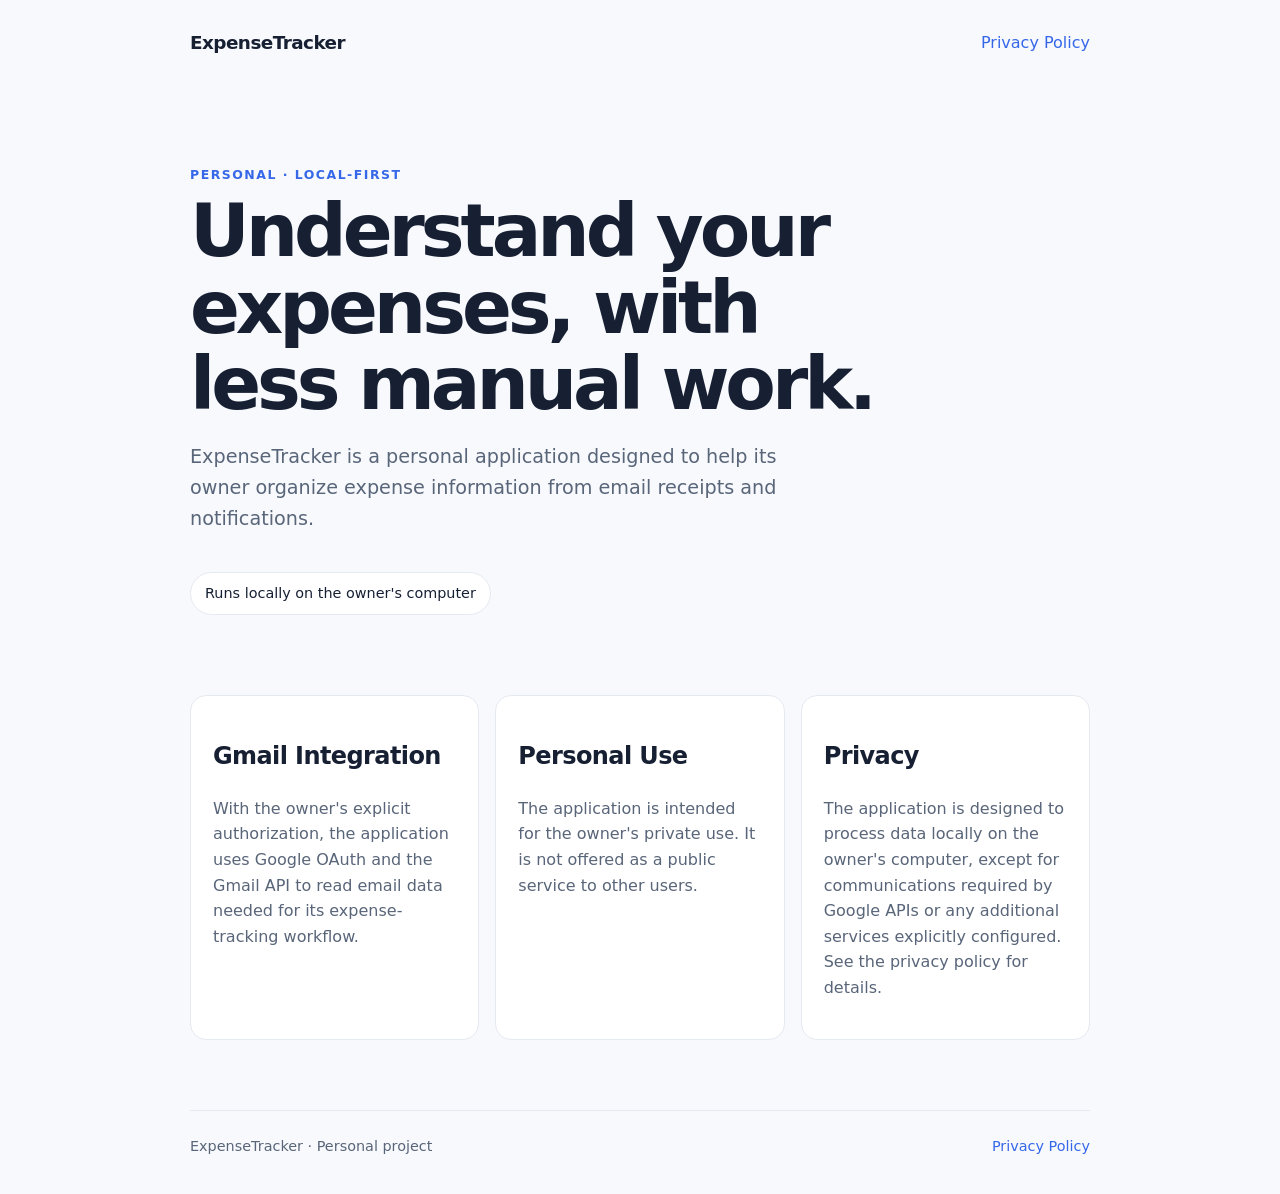
==== index.html @ fa6ecce8 "Add initial HTML structure for ExpenseTracker application and privacy policy" ====
<!doctype html>
<html lang="en">
<head>
  <meta charset="utf-8">
  <meta name="viewport" content="width=device-width, initial-scale=1">
  <meta name="description" content="ExpenseTracker is a personal application for organizing expenses from Gmail.">
  <title>ExpenseTracker — Personal Expense Tracking</title>
  <style>
    :root {
      color-scheme: light;
      --ink: #172033;
      --muted: #596579;
      --accent: #3567e8;
      --line: #e5e9f0;
      --bg: #f7f9fc;
    }

    * { box-sizing: border-box; }

    body {
      margin: 0;
      font: 16px/1.6 system-ui, -apple-system, "Segoe UI", sans-serif;
      color: var(--ink);
      background: var(--bg);
    }

    header, main, footer {
      width: min(900px, calc(100% - 40px));
      margin-inline: auto;
    }

    header {
      padding: 28px 0;
      display: flex;
      justify-content: space-between;
      align-items: center;
      gap: 20px;
    }

    .brand {
      font-weight: 750;
      font-size: 1.15rem;
      letter-spacing: -.03em;
    }

    a {
      color: var(--accent);
      text-decoration: none;
    }

    a:hover { text-decoration: underline; }

    .hero { padding: 80px 0 70px; }

    .eyebrow {
      color: var(--accent);
      font-weight: 700;
      text-transform: uppercase;
      letter-spacing: .12em;
      font-size: .78rem;
    }

    h1 {
      max-width: 720px;
      margin: .5rem 0 1rem;
      font-size: clamp(2.5rem, 7vw, 4.6rem);
      line-height: 1.04;
      letter-spacing: -.055em;
    }

    .lead {
      max-width: 650px;
      font-size: 1.2rem;
      color: var(--muted);
    }

    .pill {
      display: inline-block;
      margin-top: 18px;
      padding: 9px 14px;
      border: 1px solid var(--line);
      border-radius: 999px;
      background: #fff;
      font-size: .9rem;
    }

    .grid {
      display: grid;
      grid-template-columns: repeat(auto-fit, minmax(220px, 1fr));
      gap: 16px;
      margin: 10px 0 70px;
    }

    .card {
      background: #fff;
      border: 1px solid var(--line);
      border-radius: 16px;
      padding: 22px;
    }

    h2 { letter-spacing: -.025em; }

    .card p { color: var(--muted); }

    footer {
      border-top: 1px solid var(--line);
      padding: 24px 0 36px;
      display: flex;
      justify-content: space-between;
      flex-wrap: wrap;
      gap: 12px;
      font-size: .9rem;
      color: var(--muted);
    }
  </style>
</head>
<body>
  <header>
    <div class="brand">ExpenseTracker</div>
    <nav>
      <a href="./privacy.html">Privacy Policy</a>
    </nav>
  </header>

  <main>
    <section class="hero">
      <div class="eyebrow">Personal · Local-first</div>

      <h1>Understand your expenses, with less manual work.</h1>

      <p class="lead">
        ExpenseTracker is a personal application designed to help its
        owner organize expense information from email receipts and
        notifications.
      </p>

      <span class="pill">Runs locally on the owner's computer</span>
    </section>

    <section class="grid" aria-label="Application principles">
      <article class="card">
        <h2>Gmail Integration</h2>
        <p>
          With the owner's explicit authorization, the application uses
          Google OAuth and the Gmail API to read email data needed for
          its expense-tracking workflow.
        </p>
      </article>

      <article class="card">
        <h2>Personal Use</h2>
        <p>
          The application is intended for the owner's private use.
          It is not offered as a public service to other users.
        </p>
      </article>

      <article class="card">
        <h2>Privacy</h2>
        <p>
          The application is designed to process data locally on the
          owner's computer, except for communications required by
          Google APIs or any additional services explicitly configured.
          See the privacy policy for details.
        </p>
      </article>
    </section>
  </main>

  <footer>
    <span>ExpenseTracker · Personal project</span>
    <a href="./privacy.html">Privacy Policy</a>
  </footer>
</body>
</html>
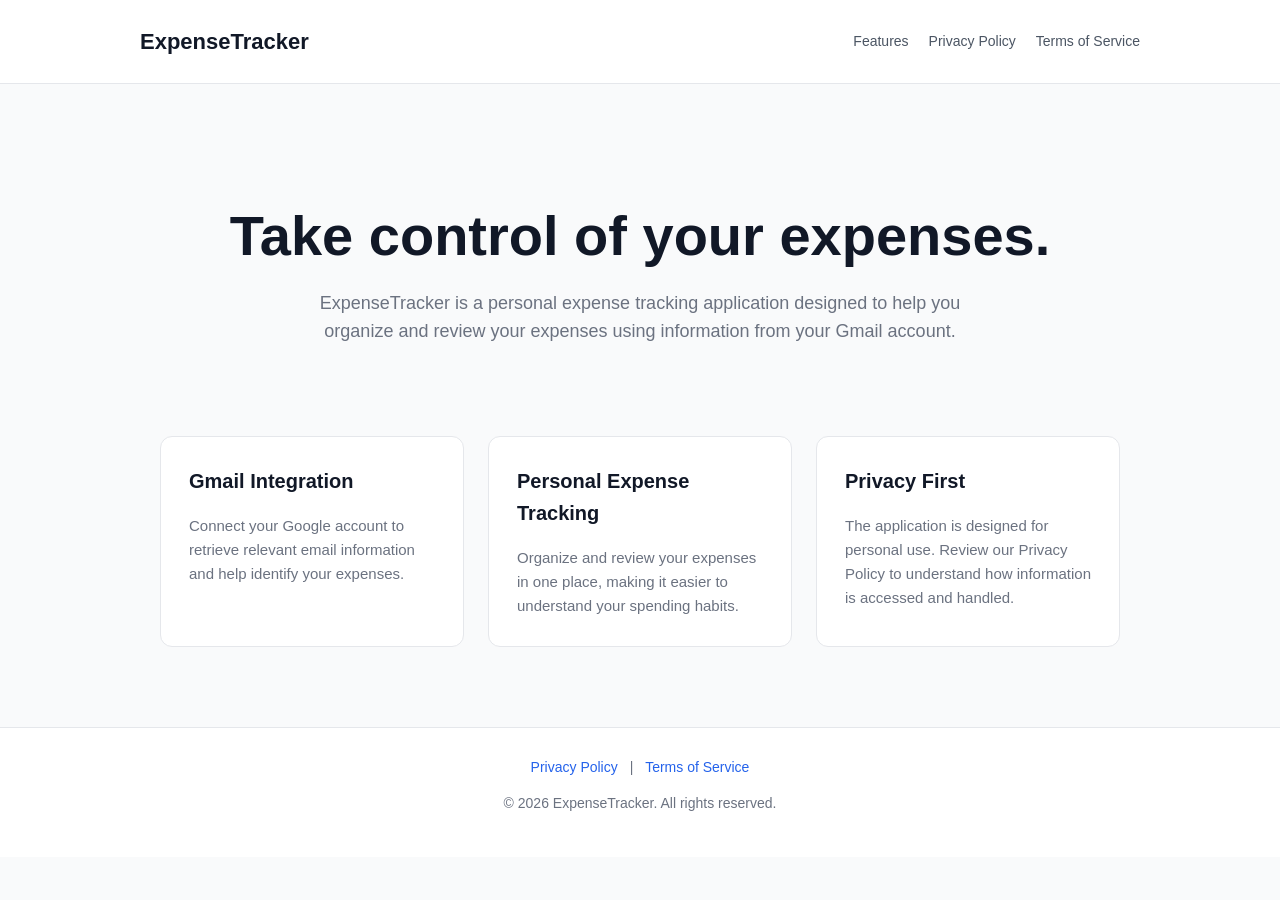
==== commit 56200139: "Refactor HTML structure and styles for improved readability and consistency" ====
--- a/index.html
+++ b/index.html
@@ -1,176 +1,223 @@
 
-<!doctype html>
+<!DOCTYPE html>
 <html lang="en">
 <head>
-  <meta charset="utf-8">
-  <meta name="viewport" content="width=device-width, initial-scale=1">
-  <meta name="description" content="ExpenseTracker is a personal application for organizing expenses from Gmail.">
-  <title>ExpenseTracker — Personal Expense Tracking</title>
+  <meta charset="UTF-8">
+  <meta name="viewport" content="width=device-width, initial-scale=1.0">
+  <meta name="description" content="ExpenseTracker is a personal expense tracking application that helps organize expenses using information from Gmail.">
+  <title>ExpenseTracker</title>
+
   <style>
-    :root {
-      color-scheme: light;
-      --ink: #172033;
-      --muted: #596579;
-      --accent: #3567e8;
-      --line: #e5e9f0;
-      --bg: #f7f9fc;
-    }
-
-    * { box-sizing: border-box; }
+    * {
+      box-sizing: border-box;
+    }
 
     body {
       margin: 0;
-      font: 16px/1.6 system-ui, -apple-system, "Segoe UI", sans-serif;
-      color: var(--ink);
-      background: var(--bg);
-    }
-
-    header, main, footer {
-      width: min(900px, calc(100% - 40px));
-      margin-inline: auto;
+      font-family: Arial, Helvetica, sans-serif;
+      line-height: 1.6;
+      color: #1f2937;
+      background: #f9fafb;
     }
 
     header {
-      padding: 28px 0;
+      padding: 24px 20px;
+      background: #ffffff;
+      border-bottom: 1px solid #e5e7eb;
+    }
+
+    nav {
+      max-width: 1000px;
+      margin: 0 auto;
       display: flex;
       justify-content: space-between;
       align-items: center;
       gap: 20px;
-    }
-
-    .brand {
-      font-weight: 750;
-      font-size: 1.15rem;
-      letter-spacing: -.03em;
-    }
-
-    a {
-      color: var(--accent);
+      flex-wrap: wrap;
+    }
+
+    .logo {
+      font-size: 22px;
+      font-weight: bold;
+      color: #111827;
       text-decoration: none;
     }
 
-    a:hover { text-decoration: underline; }
-
-    .hero { padding: 80px 0 70px; }
-
-    .eyebrow {
-      color: var(--accent);
-      font-weight: 700;
-      text-transform: uppercase;
-      letter-spacing: .12em;
-      font-size: .78rem;
-    }
-
-    h1 {
-      max-width: 720px;
-      margin: .5rem 0 1rem;
-      font-size: clamp(2.5rem, 7vw, 4.6rem);
-      line-height: 1.04;
-      letter-spacing: -.055em;
-    }
-
-    .lead {
+    .nav-links {
+      display: flex;
+      gap: 20px;
+      flex-wrap: wrap;
+    }
+
+    .nav-links a {
+      color: #4b5563;
+      text-decoration: none;
+      font-size: 14px;
+    }
+
+    .nav-links a:hover {
+      color: #2563eb;
+    }
+
+    main {
+      max-width: 1000px;
+      margin: 0 auto;
+      padding: 80px 20px;
+    }
+
+    .hero {
+      text-align: center;
+      padding: 40px 0 60px;
+    }
+
+    .hero h1 {
+      margin: 0 0 20px;
+      font-size: clamp(36px, 6vw, 56px);
+      line-height: 1.15;
+      color: #111827;
+    }
+
+    .hero p {
       max-width: 650px;
-      font-size: 1.2rem;
-      color: var(--muted);
-    }
-
-    .pill {
-      display: inline-block;
-      margin-top: 18px;
-      padding: 9px 14px;
-      border: 1px solid var(--line);
-      border-radius: 999px;
-      background: #fff;
-      font-size: .9rem;
-    }
-
-    .grid {
+      margin: 0 auto;
+      font-size: 18px;
+      color: #6b7280;
+    }
+
+    .features {
       display: grid;
       grid-template-columns: repeat(auto-fit, minmax(220px, 1fr));
-      gap: 16px;
-      margin: 10px 0 70px;
-    }
-
-    .card {
-      background: #fff;
-      border: 1px solid var(--line);
-      border-radius: 16px;
-      padding: 22px;
-    }
-
-    h2 { letter-spacing: -.025em; }
-
-    .card p { color: var(--muted); }
+      gap: 24px;
+      margin-top: 30px;
+    }
+
+    .feature {
+      padding: 28px;
+      background: #ffffff;
+      border: 1px solid #e5e7eb;
+      border-radius: 12px;
+    }
+
+    .feature h2 {
+      margin-top: 0;
+      font-size: 20px;
+      color: #111827;
+    }
+
+    .feature p {
+      margin-bottom: 0;
+      color: #6b7280;
+      font-size: 15px;
+    }
 
     footer {
-      border-top: 1px solid var(--line);
-      padding: 24px 0 36px;
-      display: flex;
-      justify-content: space-between;
-      flex-wrap: wrap;
-      gap: 12px;
-      font-size: .9rem;
-      color: var(--muted);
+      padding: 28px 20px;
+      text-align: center;
+      background: #ffffff;
+      border-top: 1px solid #e5e7eb;
+      color: #6b7280;
+      font-size: 14px;
+    }
+
+    footer a {
+      color: #2563eb;
+      text-decoration: none;
+      margin: 0 8px;
+    }
+
+    footer a:hover {
+      text-decoration: underline;
+    }
+
+    .footer-links {
+      margin-bottom: 12px;
+    }
+
+    @media (max-width: 600px) {
+      header {
+        padding: 20px;
+      }
+
+      nav {
+        flex-direction: column;
+        align-items: flex-start;
+      }
+
+      main {
+        padding: 40px 20px;
+      }
+
+      .hero {
+        padding: 30px 0 40px;
+      }
+
+      .hero p {
+        font-size: 16px;
+      }
     }
   </style>
 </head>
+
 <body>
   <header>
-    <div class="brand">ExpenseTracker</div>
     <nav>
-      <a href="./privacy.html">Privacy Policy</a>
+      <a class="logo" href="./index.html">ExpenseTracker</a>
+
+      <div class="nav-links">
+        <a href="#features">Features</a>
+        <a href="./privacy.html">Privacy Policy</a>
+        <a href="./terms.html">Terms of Service</a>
+      </div>
     </nav>
   </header>
 
   <main>
     <section class="hero">
-      <div class="eyebrow">Personal · Local-first</div>
-
-      <h1>Understand your expenses, with less manual work.</h1>
-
-      <p class="lead">
-        ExpenseTracker is a personal application designed to help its
-        owner organize expense information from email receipts and
-        notifications.
+      <h1>Take control of your expenses.</h1>
+
+      <p>
+        ExpenseTracker is a personal expense tracking application
+        designed to help you organize and review your expenses using
+        information from your Gmail account.
       </p>
-
-      <span class="pill">Runs locally on the owner's computer</span>
     </section>
 
-    <section class="grid" aria-label="Application principles">
-      <article class="card">
+    <section id="features" class="features">
+      <article class="feature">
         <h2>Gmail Integration</h2>
         <p>
-          With the owner's explicit authorization, the application uses
-          Google OAuth and the Gmail API to read email data needed for
-          its expense-tracking workflow.
+          Connect your Google account to retrieve relevant email
+          information and help identify your expenses.
         </p>
       </article>
 
-      <article class="card">
-        <h2>Personal Use</h2>
+      <article class="feature">
+        <h2>Personal Expense Tracking</h2>
         <p>
-          The application is intended for the owner's private use.
-          It is not offered as a public service to other users.
+          Organize and review your expenses in one place, making it
+          easier to understand your spending habits.
         </p>
       </article>
 
-      <article class="card">
-        <h2>Privacy</h2>
+      <article class="feature">
+        <h2>Privacy First</h2>
         <p>
-          The application is designed to process data locally on the
-          owner's computer, except for communications required by
-          Google APIs or any additional services explicitly configured.
-          See the privacy policy for details.
+          The application is designed for personal use. Review our
+          Privacy Policy to understand how information is accessed
+          and handled.
         </p>
       </article>
     </section>
   </main>
 
   <footer>
-    <span>ExpenseTracker · Personal project</span>
-    <a href="./privacy.html">Privacy Policy</a>
+    <div class="footer-links">
+      <a href="./privacy.html">Privacy Policy</a>
+      <span>|</span>
+      <a href="./terms.html">Terms of Service</a>
+    </div>
+
+    <p>&copy; 2026 ExpenseTracker. All rights reserved.</p>
   </footer>
 </body>
 </html>
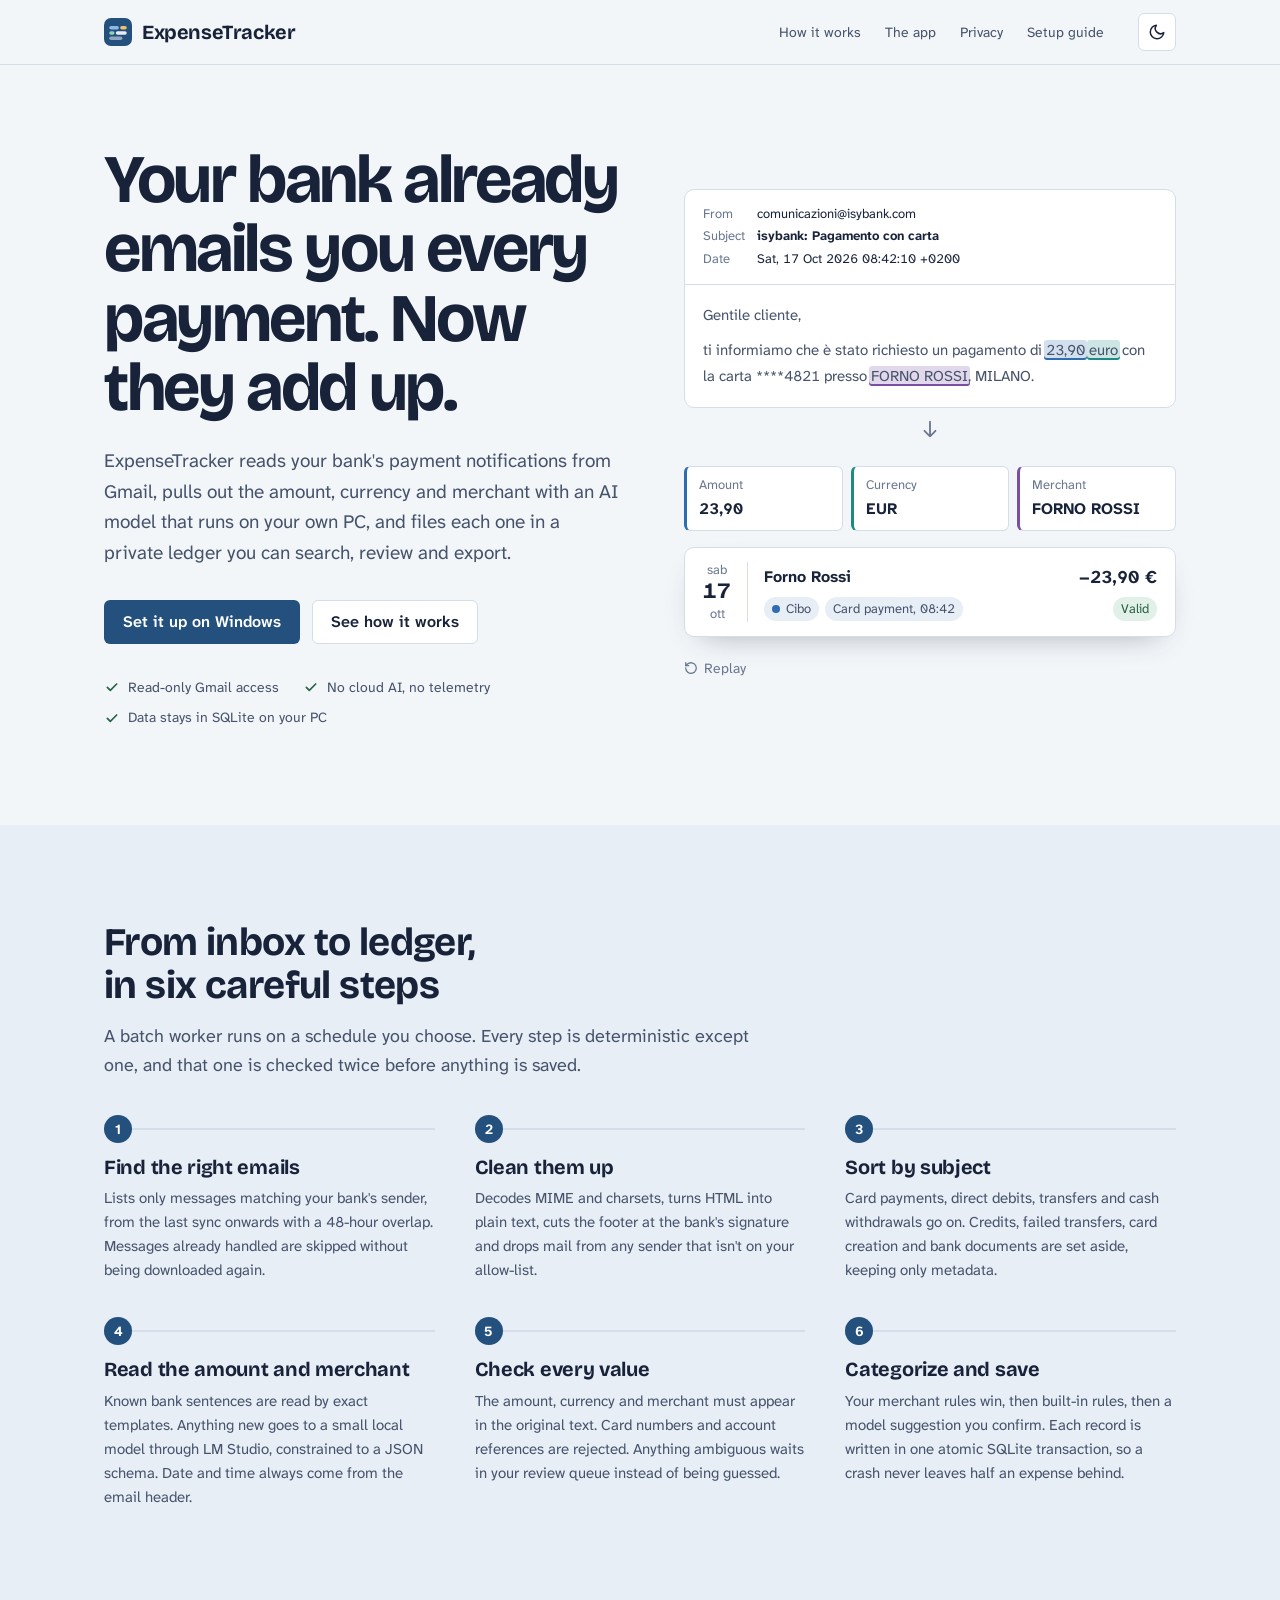
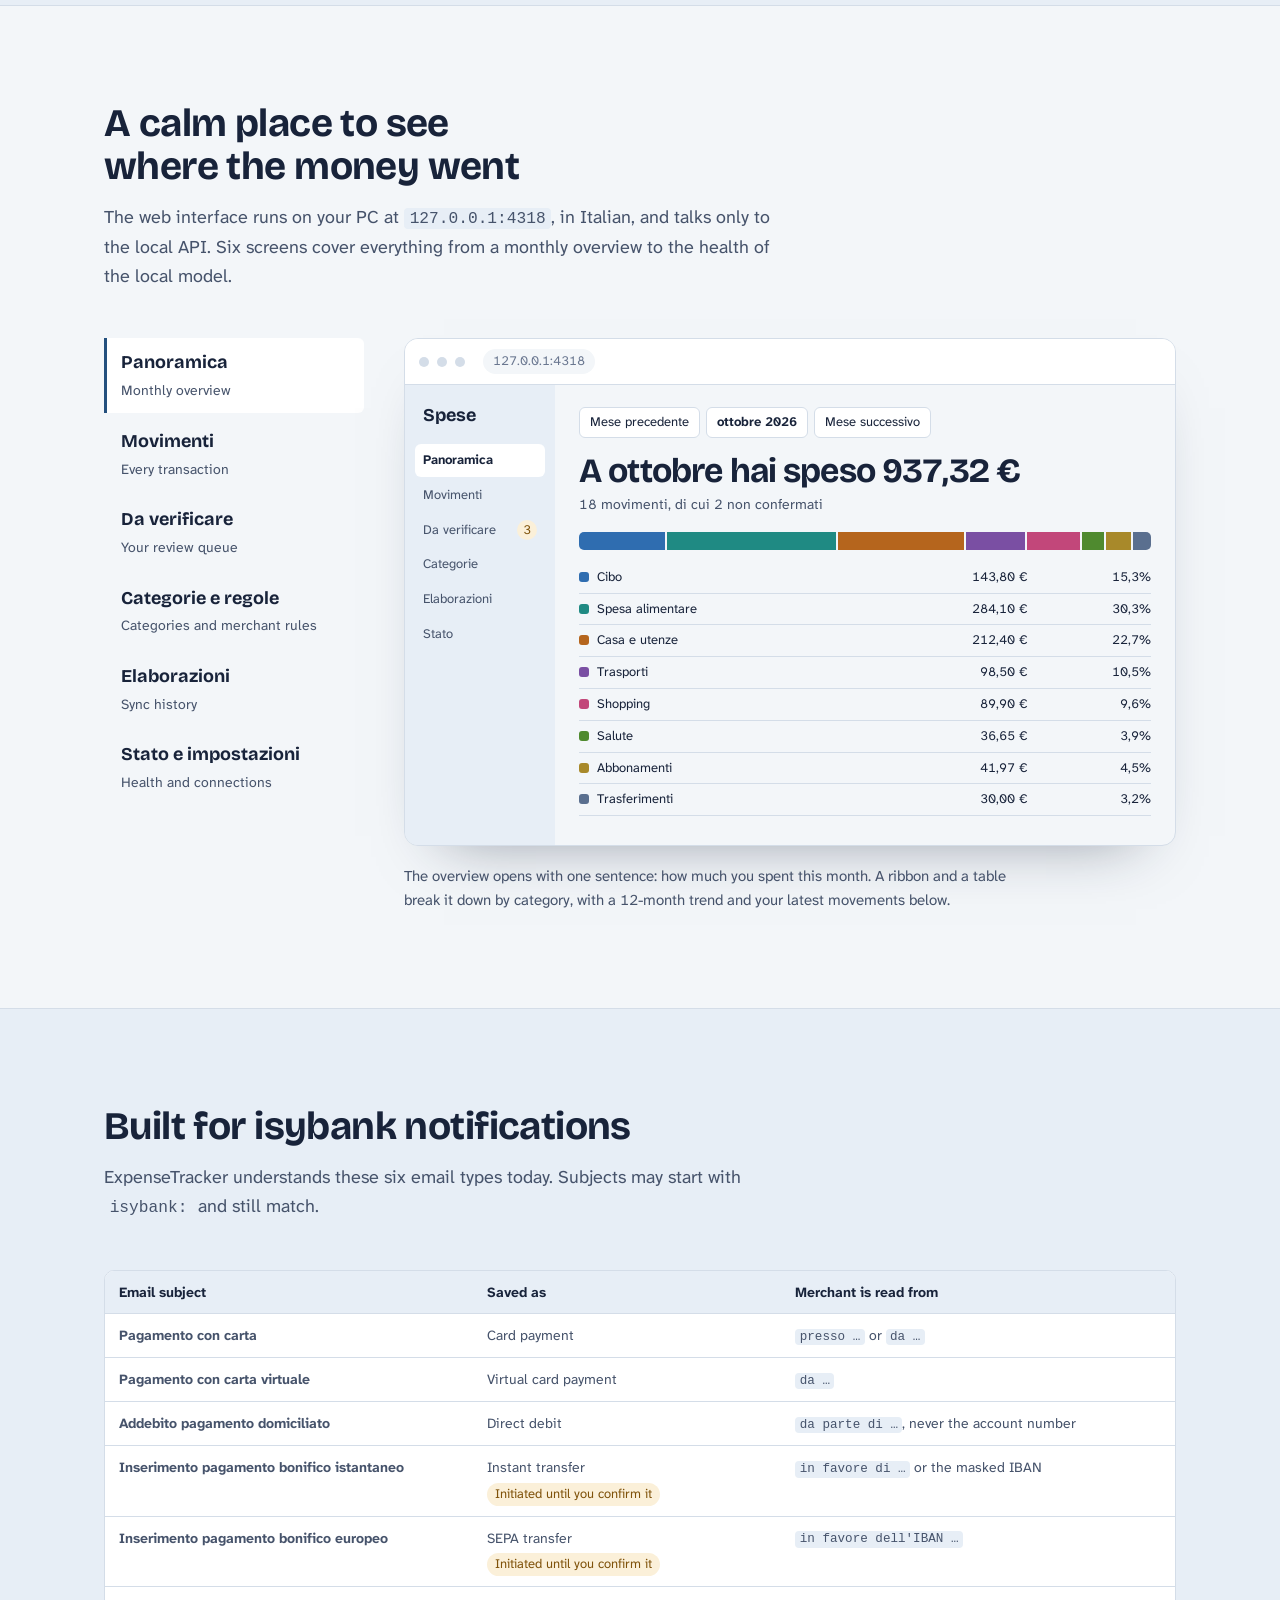
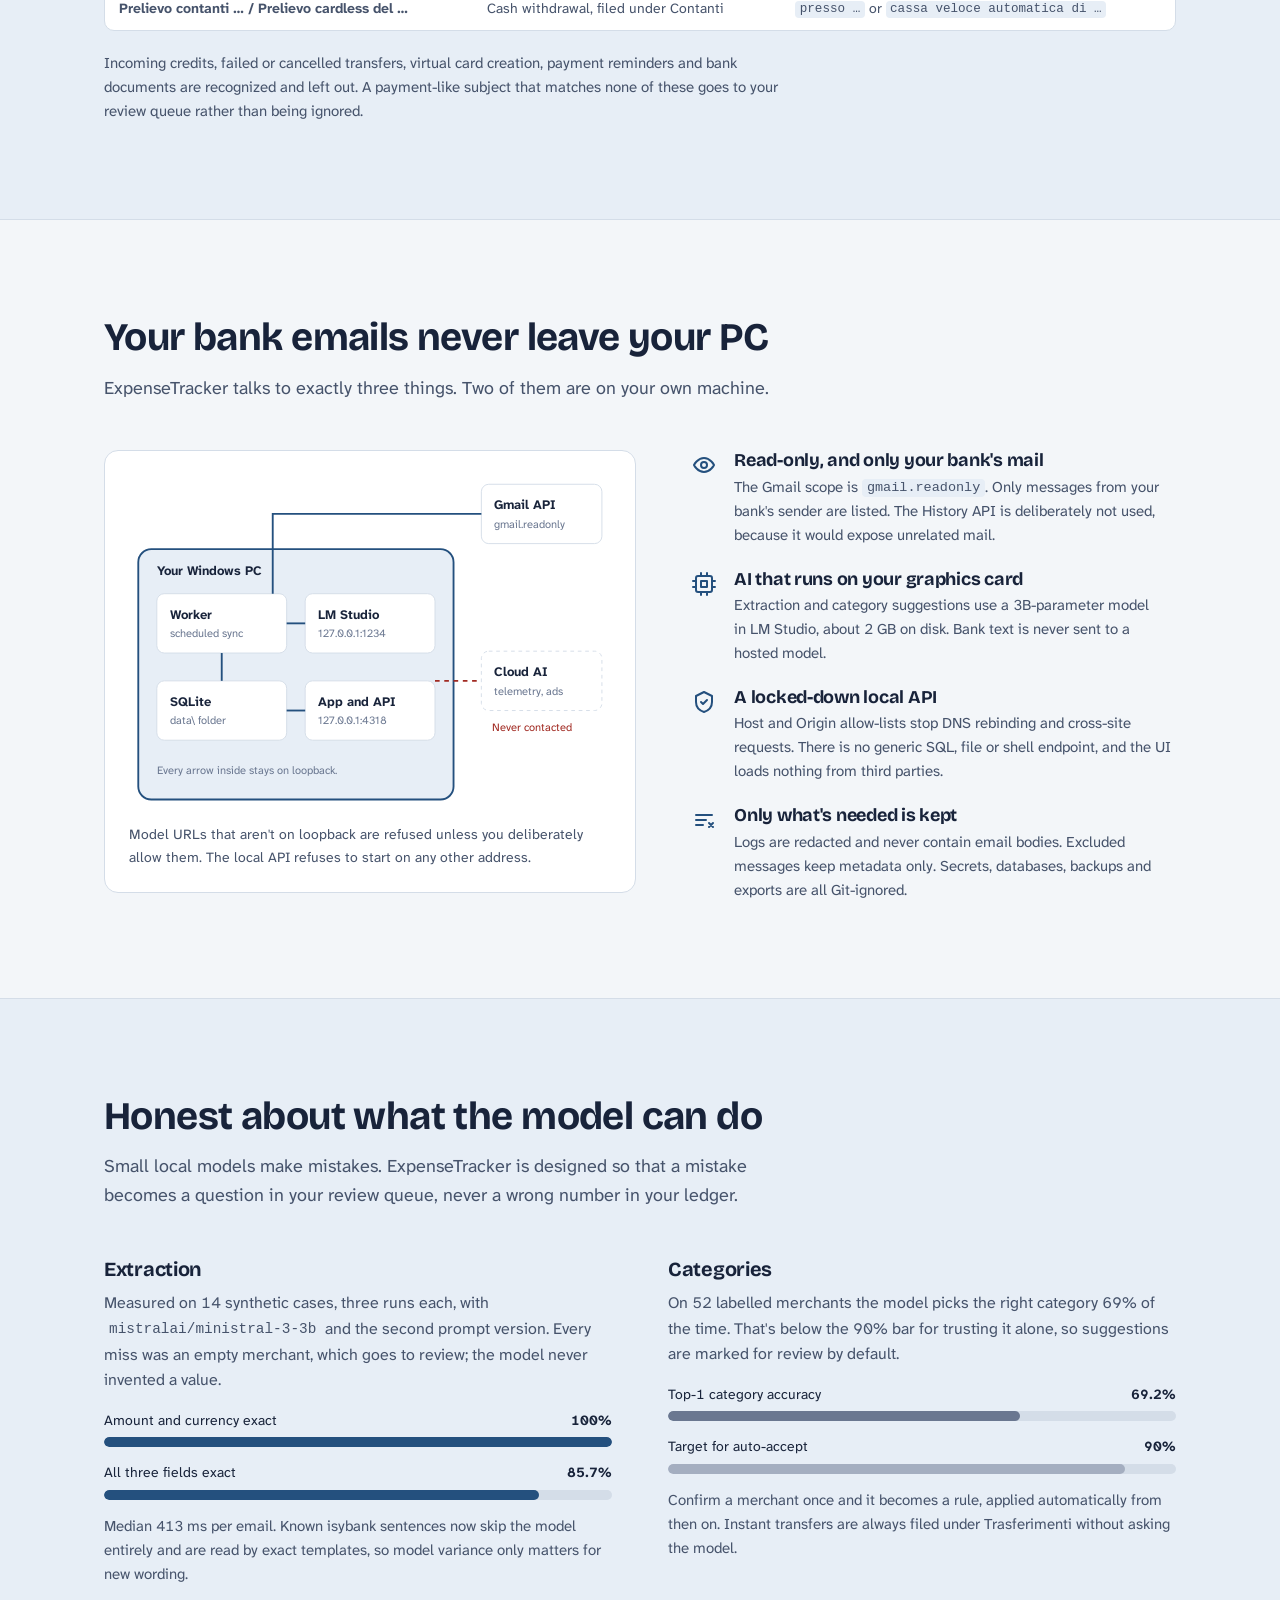
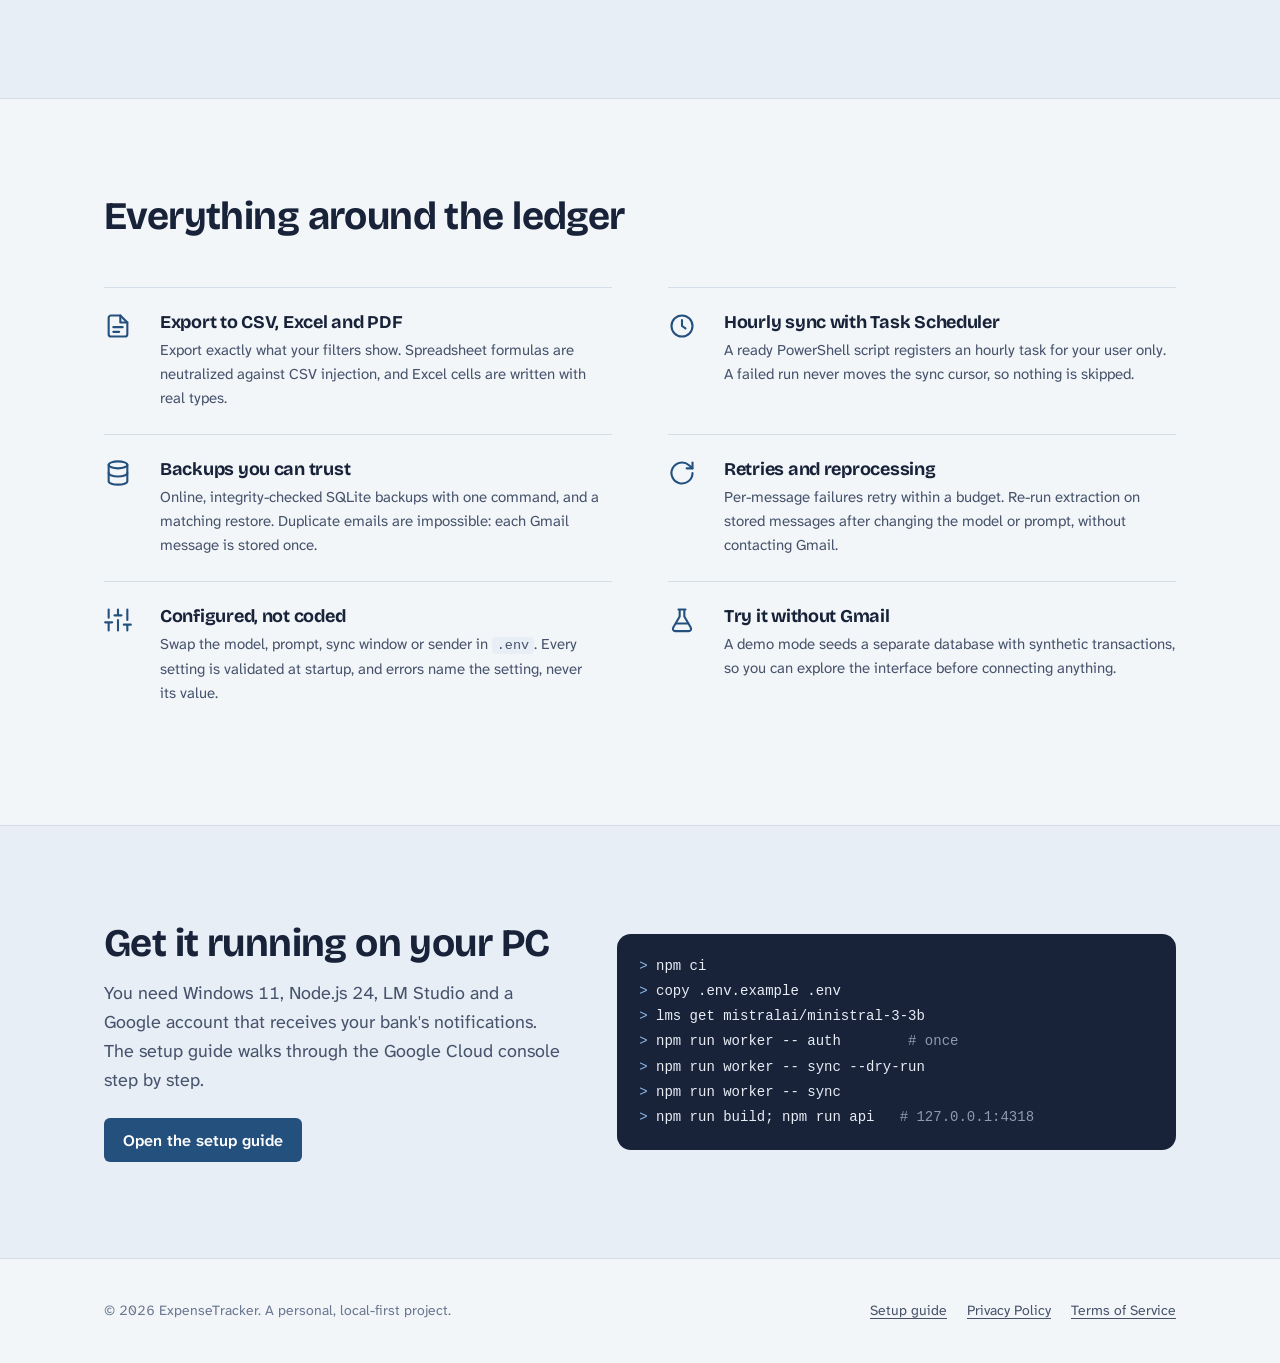
==== commit 03a382c6: "Redesign site as a product landing page with light/dark theme Rebuild index.html as a landing page c" ====
--- a/index.html
+++ b/index.html
@@ -1,223 +1,611 @@
-
 <!DOCTYPE html>
 <html lang="en">
 <head>
   <meta charset="UTF-8">
   <meta name="viewport" content="width=device-width, initial-scale=1.0">
-  <meta name="description" content="ExpenseTracker is a personal expense tracking application that helps organize expenses using information from Gmail.">
-  <title>ExpenseTracker</title>
-
-  <style>
-    * {
-      box-sizing: border-box;
-    }
-
-    body {
-      margin: 0;
-      font-family: Arial, Helvetica, sans-serif;
-      line-height: 1.6;
-      color: #1f2937;
-      background: #f9fafb;
-    }
-
-    header {
-      padding: 24px 20px;
-      background: #ffffff;
-      border-bottom: 1px solid #e5e7eb;
-    }
-
-    nav {
-      max-width: 1000px;
-      margin: 0 auto;
-      display: flex;
-      justify-content: space-between;
-      align-items: center;
-      gap: 20px;
-      flex-wrap: wrap;
-    }
-
-    .logo {
-      font-size: 22px;
-      font-weight: bold;
-      color: #111827;
-      text-decoration: none;
-    }
-
-    .nav-links {
-      display: flex;
-      gap: 20px;
-      flex-wrap: wrap;
-    }
-
-    .nav-links a {
-      color: #4b5563;
-      text-decoration: none;
-      font-size: 14px;
-    }
-
-    .nav-links a:hover {
-      color: #2563eb;
-    }
-
-    main {
-      max-width: 1000px;
-      margin: 0 auto;
-      padding: 80px 20px;
-    }
-
-    .hero {
-      text-align: center;
-      padding: 40px 0 60px;
-    }
-
-    .hero h1 {
-      margin: 0 0 20px;
-      font-size: clamp(36px, 6vw, 56px);
-      line-height: 1.15;
-      color: #111827;
-    }
-
-    .hero p {
-      max-width: 650px;
-      margin: 0 auto;
-      font-size: 18px;
-      color: #6b7280;
-    }
-
-    .features {
-      display: grid;
-      grid-template-columns: repeat(auto-fit, minmax(220px, 1fr));
-      gap: 24px;
-      margin-top: 30px;
-    }
-
-    .feature {
-      padding: 28px;
-      background: #ffffff;
-      border: 1px solid #e5e7eb;
-      border-radius: 12px;
-    }
-
-    .feature h2 {
-      margin-top: 0;
-      font-size: 20px;
-      color: #111827;
-    }
-
-    .feature p {
-      margin-bottom: 0;
-      color: #6b7280;
-      font-size: 15px;
-    }
-
-    footer {
-      padding: 28px 20px;
-      text-align: center;
-      background: #ffffff;
-      border-top: 1px solid #e5e7eb;
-      color: #6b7280;
-      font-size: 14px;
-    }
-
-    footer a {
-      color: #2563eb;
-      text-decoration: none;
-      margin: 0 8px;
-    }
-
-    footer a:hover {
-      text-decoration: underline;
-    }
-
-    .footer-links {
-      margin-bottom: 12px;
-    }
-
-    @media (max-width: 600px) {
-      header {
-        padding: 20px;
-      }
-
-      nav {
-        flex-direction: column;
-        align-items: flex-start;
-      }
-
-      main {
-        padding: 40px 20px;
-      }
-
-      .hero {
-        padding: 30px 0 40px;
-      }
-
-      .hero p {
-        font-size: 16px;
-      }
-    }
-  </style>
+  <title>ExpenseTracker — Your bank emails, turned into a private ledger</title>
+  <meta name="description" content="ExpenseTracker is a local-first, privacy-first expense tracker for Windows 11. It reads your bank's payment notifications from Gmail (read-only), extracts each expense with a local AI model, and keeps everything in SQLite on your PC.">
+  <meta name="color-scheme" content="light dark">
+  <link rel="icon" href="./assets/logo.svg" type="image/svg+xml">
+  <script>
+    (function () {
+      var t;
+      try { t = localStorage.getItem('et-theme'); } catch (e) {}
+      if (!t) t = window.matchMedia('(prefers-color-scheme: dark)').matches ? 'dark' : 'light';
+      document.documentElement.setAttribute('data-theme', t);
+    })();
+  </script>
+  <link rel="preconnect" href="https://fonts.googleapis.com">
+  <link rel="preconnect" href="https://fonts.gstatic.com" crossorigin>
+  <link rel="stylesheet" href="https://fonts.googleapis.com/css2?family=Atkinson+Hyperlegible+Next:wght@400;700&family=Bricolage+Grotesque:opsz,wght@12..96,600;12..96,700&display=swap">
+  <link rel="stylesheet" href="./assets/site.css">
+  <link rel="stylesheet" href="./assets/home.css">
 </head>
 
 <body>
-  <header>
-    <nav>
-      <a class="logo" href="./index.html">ExpenseTracker</a>
-
-      <div class="nav-links">
-        <a href="#features">Features</a>
+  <a class="skip" href="#main">Skip to content</a>
+
+  <header class="site-header">
+    <div class="wrap">
+      <a class="brand" href="./index.html">
+        <svg width="28" height="28" viewBox="0 0 32 32" aria-hidden="true"><rect width="32" height="32" rx="8" fill="#24507e"/><rect x="6" y="9" width="11" height="4" rx="2" fill="#8db8e8"/><rect x="18.5" y="9" width="7.5" height="4" rx="2" fill="#f0c06a"/><rect x="6" y="15" width="6" height="4" rx="2" fill="#8fd3ad"/><rect x="13.5" y="15" width="12.5" height="4" rx="2" fill="#e8edf5"/><rect x="6" y="21" width="15" height="4" rx="2" fill="#e8edf5" opacity=".55"/></svg>
+        ExpenseTracker
+      </a>
+      <nav class="nav" aria-label="Main">
+        <a href="#how">How it works</a>
+        <a href="#tour">The app</a>
+        <a href="#privacy">Privacy</a>
+        <a href="./setup.html">Setup guide</a>
+      </nav>
+      <button class="theme-toggle" type="button" data-theme-toggle aria-label="Switch theme">
+        <svg class="i-moon" width="18" height="18" viewBox="0 0 24 24" fill="none" stroke="currentColor" stroke-width="2" stroke-linecap="round" stroke-linejoin="round" aria-hidden="true"><path d="M21 12.8A9 9 0 1 1 11.2 3a7 7 0 0 0 9.8 9.8z"/></svg>
+        <svg class="i-sun" width="18" height="18" viewBox="0 0 24 24" fill="none" stroke="currentColor" stroke-width="2" stroke-linecap="round" aria-hidden="true"><circle cx="12" cy="12" r="4.5"/><path d="M12 1.5v2.5M12 20v2.5M1.5 12H4M20 12h2.5M4.6 4.6l1.8 1.8M17.6 17.6l1.8 1.8M4.6 19.4l1.8-1.8M17.6 6.4l1.8-1.8"/></svg>
+      </button>
+    </div>
+  </header>
+
+  <main id="main">
+
+    <!-- Hero -->
+    <section class="hero" aria-labelledby="hero-title">
+      <div class="wrap">
+        <div>
+          <h1 id="hero-title">Your bank already emails you every payment. Now they add up.</h1>
+          <p class="hero-lede">
+            ExpenseTracker reads your bank's payment notifications from Gmail, pulls out the amount,
+            currency and merchant with an AI model that runs on your own PC, and files each one in a
+            private ledger you can search, review and export.
+          </p>
+          <div class="hero-actions">
+            <a class="btn btn-primary" href="./setup.html">Set it up on Windows</a>
+            <a class="btn btn-quiet" href="#how">See how it works</a>
+          </div>
+          <ul class="hero-facts">
+            <li><svg width="16" height="16" viewBox="0 0 24 24" fill="none" stroke="currentColor" stroke-width="2.5" stroke-linecap="round" stroke-linejoin="round" aria-hidden="true"><path d="M5 12.5l4.5 4.5L19 7.5"/></svg>Read-only Gmail access</li>
+            <li><svg width="16" height="16" viewBox="0 0 24 24" fill="none" stroke="currentColor" stroke-width="2.5" stroke-linecap="round" stroke-linejoin="round" aria-hidden="true"><path d="M5 12.5l4.5 4.5L19 7.5"/></svg>No cloud AI, no telemetry</li>
+            <li><svg width="16" height="16" viewBox="0 0 24 24" fill="none" stroke="currentColor" stroke-width="2.5" stroke-linecap="round" stroke-linejoin="round" aria-hidden="true"><path d="M5 12.5l4.5 4.5L19 7.5"/></svg>Data stays in SQLite on your PC</li>
+          </ul>
+        </div>
+
+        <figure class="demo" id="demo" aria-label="Example: a card payment email becomes a ledger entry">
+          <article class="mail">
+            <dl class="mail-head">
+              <dt>From</dt><dd>comunicazioni@isybank.com</dd>
+              <dt>Subject</dt><dd class="subject">isybank: Pagamento con carta</dd>
+              <dt>Date</dt><dd>Sat, 17 Oct 2026 08:42:10 +0200</dd>
+            </dl>
+            <div class="mail-body">
+              <p>Gentile cliente,</p>
+              <p>
+                ti informiamo che è stato richiesto un pagamento di
+                <span class="mark m-price">23,90</span> <span class="mark m-cur">euro</span>
+                con la carta ****4821 presso <span class="mark m-merchant">FORNO ROSSI</span>, MILANO.
+              </p>
+            </div>
+          </article>
+
+          <div class="flow" aria-hidden="true">
+            <svg width="22" height="22" viewBox="0 0 24 24" fill="none" stroke="currentColor" stroke-width="2" stroke-linecap="round" stroke-linejoin="round"><path d="M12 4v16M6 14l6 6 6-6"/></svg>
+          </div>
+
+          <dl class="fields">
+            <div class="field" data-k="price"><dt>Amount</dt><dd>23,90</dd></div>
+            <div class="field" data-k="currency"><dt>Currency</dt><dd>EUR</dd></div>
+            <div class="field" data-k="merchant"><dt>Merchant</dt><dd>FORNO ROSSI</dd></div>
+          </dl>
+
+          <div class="row">
+            <div class="row-date">sab<strong>17</strong>ott</div>
+            <div class="row-merchant">Forno Rossi</div>
+            <div class="row-amount">−23,90 €</div>
+            <div class="row-meta">
+              <span class="chip"><i class="dot" style="background: var(--c1)"></i>Cibo</span>
+              <span class="chip">Card payment, 08:42</span>
+            </div>
+            <div class="row-state"><span class="chip state-ok">Valid</span></div>
+          </div>
+
+          <button class="replay" type="button" id="replay" hidden>
+            <svg width="14" height="14" viewBox="0 0 24 24" fill="none" stroke="currentColor" stroke-width="2.2" stroke-linecap="round" stroke-linejoin="round" aria-hidden="true"><path d="M3 12a9 9 0 1 0 3-6.7L3 8"/><path d="M3 3v5h5"/></svg>
+            Replay
+          </button>
+        </figure>
+      </div>
+    </section>
+
+    <!-- How it works -->
+    <section class="section band" id="how" aria-labelledby="how-title">
+      <div class="wrap">
+        <div class="section-head">
+          <h2 id="how-title">From inbox to ledger, in six careful steps</h2>
+          <p>
+            A batch worker runs on a schedule you choose. Every step is deterministic except one, and
+            that one is checked twice before anything is saved.
+          </p>
+        </div>
+
+        <ol class="steps">
+          <li>
+            <h3>Find the right emails</h3>
+            <p>
+              Lists only messages matching your bank's sender, from the last sync onwards with a
+              48-hour overlap. Messages already handled are skipped without being downloaded again.
+            </p>
+          </li>
+          <li>
+            <h3>Clean them up</h3>
+            <p>
+              Decodes MIME and charsets, turns HTML into plain text, cuts the footer at the bank's
+              signature and drops mail from any sender that isn't on your allow-list.
+            </p>
+          </li>
+          <li>
+            <h3>Sort by subject</h3>
+            <p>
+              Card payments, direct debits, transfers and cash withdrawals go on. Credits, failed
+              transfers, card creation and bank documents are set aside, keeping only metadata.
+            </p>
+          </li>
+          <li>
+            <h3>Read the amount and merchant</h3>
+            <p>
+              Known bank sentences are read by exact templates. Anything new goes to a small local
+              model through LM Studio, constrained to a JSON schema. Date and time always come from
+              the email header.
+            </p>
+          </li>
+          <li>
+            <h3>Check every value</h3>
+            <p>
+              The amount, currency and merchant must appear in the original text. Card numbers and
+              account references are rejected. Anything ambiguous waits in your review queue instead
+              of being guessed.
+            </p>
+          </li>
+          <li>
+            <h3>Categorize and save</h3>
+            <p>
+              Your merchant rules win, then built-in rules, then a model suggestion you confirm.
+              Each record is written in one atomic SQLite transaction, so a crash never leaves half an
+              expense behind.
+            </p>
+          </li>
+        </ol>
+      </div>
+    </section>
+
+    <!-- Product tour -->
+    <section class="section" id="tour" aria-labelledby="tour-title">
+      <div class="wrap">
+        <div class="section-head">
+          <h2 id="tour-title">A calm place to see where the money went</h2>
+          <p>
+            The web interface runs on your PC at <code>127.0.0.1:4318</code>, in Italian, and talks
+            only to the local API. Six screens cover everything from a monthly overview to the health
+            of the local model.
+          </p>
+        </div>
+
+        <div class="tour">
+          <div class="tabs" role="tablist" aria-label="App screens" aria-orientation="vertical">
+            <button class="tab" role="tab" id="t-over" aria-controls="p-over" aria-selected="true"><strong>Panoramica</strong><span>Monthly overview</span></button>
+            <button class="tab" role="tab" id="t-mov" aria-controls="p-mov" aria-selected="false" tabindex="-1"><strong>Movimenti</strong><span>Every transaction</span></button>
+            <button class="tab" role="tab" id="t-rev" aria-controls="p-rev" aria-selected="false" tabindex="-1"><strong>Da verificare</strong><span>Your review queue</span></button>
+            <button class="tab" role="tab" id="t-cat" aria-controls="p-cat" aria-selected="false" tabindex="-1"><strong>Categorie e regole</strong><span>Categories and merchant rules</span></button>
+            <button class="tab" role="tab" id="t-his" aria-controls="p-his" aria-selected="false" tabindex="-1"><strong>Elaborazioni</strong><span>Sync history</span></button>
+            <button class="tab" role="tab" id="t-set" aria-controls="p-set" aria-selected="false" tabindex="-1"><strong>Stato e impostazioni</strong><span>Health and connections</span></button>
+          </div>
+
+          <div>
+            <div class="screen">
+              <div class="screen-bar" aria-hidden="true"><i></i><i></i><i></i><span>127.0.0.1:4318</span></div>
+              <div class="screen-body">
+                <div class="rail" aria-hidden="true">
+                  <b>Spese</b>
+                  <span class="on" data-rail="p-over">Panoramica</span>
+                  <span data-rail="p-mov">Movimenti</span>
+                  <span data-rail="p-rev">Da verificare <em>3</em></span>
+                  <span data-rail="p-cat">Categorie</span>
+                  <span data-rail="p-his">Elaborazioni</span>
+                  <span data-rail="p-set">Stato</span>
+                </div>
+
+                <!-- Panoramica -->
+                <div class="pane" role="tabpanel" id="p-over" aria-labelledby="t-over">
+                  <div class="month-nav"><span>Mese precedente</span><span class="cur">ottobre 2026</span><span>Mese successivo</span></div>
+                  <p class="big-sentence">A ottobre hai speso 937,32 €</p>
+                  <p class="sub">18 movimenti, di cui 2 non confermati</p>
+                  <div class="ribbon" aria-hidden="true">
+                    <i style="flex: 143.8; background: var(--c1)"></i>
+                    <i style="flex: 284.1; background: var(--c2)"></i>
+                    <i style="flex: 212.4; background: var(--c3)"></i>
+                    <i style="flex: 98.5; background: var(--c4)"></i>
+                    <i style="flex: 89.9; background: var(--c5)"></i>
+                    <i style="flex: 36.65; background: var(--c6)"></i>
+                    <i style="flex: 41.97; background: var(--c7)"></i>
+                    <i style="flex: 30; background: var(--c8)"></i>
+                  </div>
+                  <table class="legend">
+                    <caption class="visually-hidden">Spending by category, October 2026</caption>
+                    <tbody>
+                      <tr><td><i class="sw" style="background: var(--c1)"></i>Cibo</td><td>143,80 €</td><td>15,3%</td></tr>
+                      <tr><td><i class="sw" style="background: var(--c2)"></i>Spesa alimentare</td><td>284,10 €</td><td>30,3%</td></tr>
+                      <tr><td><i class="sw" style="background: var(--c3)"></i>Casa e utenze</td><td>212,40 €</td><td>22,7%</td></tr>
+                      <tr><td><i class="sw" style="background: var(--c4)"></i>Trasporti</td><td>98,50 €</td><td>10,5%</td></tr>
+                      <tr><td><i class="sw" style="background: var(--c5)"></i>Shopping</td><td>89,90 €</td><td>9,6%</td></tr>
+                      <tr><td><i class="sw" style="background: var(--c6)"></i>Salute</td><td>36,65 €</td><td>3,9%</td></tr>
+                      <tr><td><i class="sw" style="background: var(--c7)"></i>Abbonamenti</td><td>41,97 €</td><td>4,5%</td></tr>
+                      <tr><td><i class="sw" style="background: var(--c8)"></i>Trasferimenti</td><td>30,00 €</td><td>3,2%</td></tr>
+                    </tbody>
+                  </table>
+                </div>
+
+                <!-- Movimenti -->
+                <div class="pane" role="tabpanel" id="p-mov" aria-labelledby="t-mov" hidden>
+                  <h4>Movimenti</h4>
+                  <p class="sub">Search, filter and sort. Export what you see as CSV, Excel or PDF.</p>
+                  <div class="filters"><span>ottobre 2026</span><span>Tutte le categorie</span><span>Tutti i tipi</span><span>Cerca esercente</span><span>Esporta</span></div>
+                  <table class="mini-table">
+                    <thead><tr><th>Data</th><th>Esercente</th><th>Categoria</th><th class="num">Importo</th></tr></thead>
+                    <tbody>
+                      <tr><td>17/10 08:42</td><td>Forno Rossi</td><td>Cibo</td><td class="num">23,90 €</td></tr>
+                      <tr><td>16/10 19:05</td><td>Esselunga</td><td>Spesa alimentare</td><td class="num">64,37 €</td></tr>
+                      <tr><td>15/10 07:58</td><td>ATM Milano</td><td>Trasporti</td><td class="num">2,20 €</td></tr>
+                      <tr><td>14/10 00:00</td><td>Enel Energia</td><td>Casa e utenze</td><td class="num">71,40 €</td></tr>
+                      <tr><td>12/10 13:16</td><td>Farmacia Centrale</td><td>Salute</td><td class="num">12,85 €</td></tr>
+                      <tr><td>10/10 21:30</td><td>Netflix</td><td>Abbonamenti</td><td class="num">13,99 €</td></tr>
+                    </tbody>
+                  </table>
+                </div>
+
+                <!-- Da verificare -->
+                <div class="pane" role="tabpanel" id="p-rev" aria-labelledby="t-rev" hidden>
+                  <h4>Da verificare</h4>
+                  <p class="sub">Anything the pipeline wasn't sure about. Nothing here is guessed.</p>
+                  <div class="card-list">
+                    <div class="review-card">
+                      <b>Addebito pagamento domiciliato</b>
+                      <p>Merchant missing from the model's answer. Fill it in from the email text shown beside it.</p>
+                      <div class="acts"><span class="fake-btn pri">Salva movimento</span><span class="fake-btn">Ignora email</span></div>
+                    </div>
+                    <div class="review-card">
+                      <b>AMZN Mktp IT, suggested: Shopping</b>
+                      <p>Confirm the category once and apply it to all 4 movements from this merchant, with a rule for the future.</p>
+                      <div class="acts"><span class="fake-btn pri">Conferma per tutti</span><span class="fake-btn">Scegli un'altra</span></div>
+                    </div>
+                    <div class="review-card">
+                      <b>Bonifico istantaneo, 150,00 €</b>
+                      <p>Initiated, not yet settled. Confirm once the transfer has gone through.</p>
+                      <div class="acts"><span class="fake-btn pri">Conferma</span></div>
+                    </div>
+                  </div>
+                </div>
+
+                <!-- Categorie -->
+                <div class="pane" role="tabpanel" id="p-cat" aria-labelledby="t-cat" hidden>
+                  <h4>Categorie e regole</h4>
+                  <p class="sub">An editable Italian taxonomy, plus rules that always beat the model.</p>
+                  <table class="mini-table" style="margin-bottom: 12px">
+                    <thead><tr><th>Categoria</th><th>Descrizione</th></tr></thead>
+                    <tbody>
+                      <tr><td>Cibo</td><td>Ristoranti, bar, consegne a domicilio</td></tr>
+                      <tr><td>Spesa alimentare</td><td>Supermercati, discount, mercati</td></tr>
+                      <tr><td>Casa e utenze</td><td>Affitto, luce, gas, internet</td></tr>
+                      <tr><td>Abbonamenti</td><td>Streaming, software, palestra</td></tr>
+                    </tbody>
+                  </table>
+                  <table class="mini-table">
+                    <thead><tr><th>Se l'esercente è</th><th>Allora la categoria è</th></tr></thead>
+                    <tbody>
+                      <tr><td>ESSELUNGA</td><td>Spesa alimentare</td></tr>
+                      <tr><td>NETFLIX.COM</td><td>Abbonamenti</td></tr>
+                    </tbody>
+                  </table>
+                </div>
+
+                <!-- Elaborazioni -->
+                <div class="pane" role="tabpanel" id="p-his" aria-labelledby="t-his" hidden>
+                  <h4>Elaborazioni</h4>
+                  <p class="sub">Every sync, with what it found and what it did with it.</p>
+                  <table class="mini-table">
+                    <thead><tr><th>Avvio</th><th class="num">Email</th><th class="num">Salvati</th><th class="num">Da verificare</th><th>Esito</th></tr></thead>
+                    <tbody>
+                      <tr><td>18/10 09:00</td><td class="num">3</td><td class="num">3</td><td class="num">0</td><td>Completata</td></tr>
+                      <tr><td>18/10 08:00</td><td class="num">1</td><td class="num">0</td><td class="num">1</td><td>Completata</td></tr>
+                      <tr><td>18/10 07:00</td><td class="num">0</td><td class="num">0</td><td class="num">0</td><td>Completata</td></tr>
+                      <tr><td>17/10 23:00</td><td class="num">2</td><td class="num">1</td><td class="num">0</td><td>Modello non disponibile</td></tr>
+                    </tbody>
+                  </table>
+                </div>
+
+                <!-- Stato -->
+                <div class="pane" role="tabpanel" id="p-set" aria-labelledby="t-set" hidden>
+                  <h4>Stato e impostazioni</h4>
+                  <p class="sub">Connect Gmail and start the local model without opening a terminal.</p>
+                  <dl class="kv">
+                    <dt>Gmail</dt><dd><span class="chip state-ok">Collegato</span> read-only</dd>
+                    <dt>LM Studio</dt><dd><span class="chip state-ok">In esecuzione</span> 127.0.0.1:1234</dd>
+                    <dt>Modello</dt><dd>mistralai/ministral-3-3b</dd>
+                    <dt>Database</dt><dd>data\expense-tracker.db</dd>
+                    <dt>Ultima elaborazione</dt><dd>oggi alle 09:00</dd>
+                  </dl>
+                  <div class="acts" style="display: flex; flex-wrap: wrap; gap: 6px; font-size: var(--t-xs)">
+                    <span class="fake-btn pri">Sincronizza ora</span><span class="fake-btn">Rifai l'autorizzazione</span>
+                  </div>
+                </div>
+              </div>
+            </div>
+            <p class="tour-caption" id="tour-caption">
+              The overview opens with one sentence: how much you spent this month. A ribbon and a table
+              break it down by category, with a 12-month trend and your latest movements below.
+            </p>
+          </div>
+        </div>
+      </div>
+    </section>
+
+    <!-- Supported notifications -->
+    <section class="section band" id="banks" aria-labelledby="banks-title">
+      <div class="wrap">
+        <div class="section-head">
+          <h2 id="banks-title">Built for isybank notifications</h2>
+          <p>
+            ExpenseTracker understands these six email types today. Subjects may start with
+            <code>isybank:</code> and still match.
+          </p>
+        </div>
+
+        <div class="table-scroll">
+          <table class="data">
+            <thead>
+              <tr><th scope="col">Email subject</th><th scope="col">Saved as</th><th scope="col">Merchant is read from</th></tr>
+            </thead>
+            <tbody>
+              <tr><td class="subject">Pagamento con carta</td><td>Card payment</td><td><code>presso …</code> or <code>da …</code></td></tr>
+              <tr><td class="subject">Pagamento con carta virtuale</td><td>Virtual card payment</td><td><code>da …</code></td></tr>
+              <tr><td class="subject">Addebito pagamento domiciliato</td><td>Direct debit</td><td><code>da parte di …</code>, never the account number</td></tr>
+              <tr><td class="subject">Inserimento pagamento bonifico istantaneo</td><td>Instant transfer<br><span class="pill-note">Initiated until you confirm it</span></td><td><code>in favore di …</code> or the masked IBAN</td></tr>
+              <tr><td class="subject">Inserimento pagamento bonifico europeo</td><td>SEPA transfer<br><span class="pill-note">Initiated until you confirm it</span></td><td><code>in favore dell'IBAN …</code></td></tr>
+              <tr><td class="subject">Prelievo contanti … / Prelievo cardless del …</td><td>Cash withdrawal, filed under Contanti</td><td><code>presso …</code> or <code>cassa veloce automatica di …</code></td></tr>
+            </tbody>
+          </table>
+        </div>
+        <p class="excluded">
+          Incoming credits, failed or cancelled transfers, virtual card creation, payment reminders and
+          bank documents are recognized and left out. A payment-like subject that matches none of these
+          goes to your review queue rather than being ignored.
+        </p>
+      </div>
+    </section>
+
+    <!-- Privacy -->
+    <section class="section" id="privacy" aria-labelledby="privacy-title">
+      <div class="wrap">
+        <div class="section-head">
+          <h2 id="privacy-title">Your bank emails never leave your PC</h2>
+          <p>
+            ExpenseTracker talks to exactly three things. Two of them are on your own machine.
+          </p>
+        </div>
+
+        <div class="privacy-grid">
+          <figure class="netmap">
+            <svg viewBox="0 0 520 360" role="img" aria-labelledby="net-title net-desc">
+              <title id="net-title">Network connections</title>
+              <desc id="net-desc">Your PC contains the worker, the local API on port 4318 and LM Studio on port 1234. The only outside connection is a read-only link to the Gmail API. Hosted AI and telemetry are not used.</desc>
+              <rect class="pc" x="10" y="80" width="340" height="270" rx="14" stroke-width="2"/>
+              <text class="t" x="30" y="108">Your Windows PC</text>
+              <rect class="box" x="30" y="128" width="140" height="64" rx="8"/>
+              <text class="t" x="44" y="155">Worker</text>
+              <text class="s" x="44" y="175">scheduled sync</text>
+              <rect class="box" x="190" y="128" width="140" height="64" rx="8"/>
+              <text class="t" x="204" y="155">LM Studio</text>
+              <text class="s" x="204" y="175">127.0.0.1:1234</text>
+              <rect class="box" x="30" y="222" width="140" height="64" rx="8"/>
+              <text class="t" x="44" y="249">SQLite</text>
+              <text class="s" x="44" y="269">data\ folder</text>
+              <rect class="box" x="190" y="222" width="140" height="64" rx="8"/>
+              <text class="t" x="204" y="249">App and API</text>
+              <text class="s" x="204" y="269">127.0.0.1:4318</text>
+              <path class="lnk" d="M170 160h20"/>
+              <path class="lnk" d="M100 192v30"/>
+              <path class="lnk" d="M170 254h20"/>
+              <text class="s" x="30" y="322">Every arrow inside stays on loopback.</text>
+
+              <rect class="box" x="380" y="10" width="130" height="64" rx="8"/>
+              <text class="t" x="394" y="37">Gmail API</text>
+              <text class="s" x="394" y="57">gmail.readonly</text>
+              <path class="lnk" d="M155 128V42h225"/>
+
+              <rect class="box" x="380" y="190" width="130" height="64" rx="8" stroke-dasharray="4 4"/>
+              <text class="t" x="394" y="217">Cloud AI</text>
+              <text class="s" x="394" y="237">telemetry, ads</text>
+              <path class="no" d="M330 222h50"/>
+              <text class="no-t" x="392" y="276">Never contacted</text>
+            </svg>
+            <figcaption>
+              Model URLs that aren't on loopback are refused unless you deliberately allow them. The
+              local API refuses to start on any other address.
+            </figcaption>
+          </figure>
+
+          <ul class="guarantees">
+            <li>
+              <svg width="24" height="24" viewBox="0 0 24 24" fill="none" stroke="currentColor" stroke-width="2" stroke-linecap="round" stroke-linejoin="round" aria-hidden="true"><path d="M2 12s3.5-7 10-7 10 7 10 7-3.5 7-10 7S2 12 2 12z"/><circle cx="12" cy="12" r="3"/></svg>
+              <div>
+                <h3>Read-only, and only your bank's mail</h3>
+                <p>The Gmail scope is <code>gmail.readonly</code>. Only messages from your bank's sender are listed. The History API is deliberately not used, because it would expose unrelated mail.</p>
+              </div>
+            </li>
+            <li>
+              <svg width="24" height="24" viewBox="0 0 24 24" fill="none" stroke="currentColor" stroke-width="2" stroke-linecap="round" stroke-linejoin="round" aria-hidden="true"><rect x="4" y="4" width="16" height="16" rx="2"/><path d="M9 9h6v6H9z"/><path d="M9 1v3M15 1v3M9 20v3M15 20v3M1 9h3M1 15h3M20 9h3M20 15h3"/></svg>
+              <div>
+                <h3>AI that runs on your graphics card</h3>
+                <p>Extraction and category suggestions use a 3B-parameter model in LM Studio, about 2 GB on disk. Bank text is never sent to a hosted model.</p>
+              </div>
+            </li>
+            <li>
+              <svg width="24" height="24" viewBox="0 0 24 24" fill="none" stroke="currentColor" stroke-width="2" stroke-linecap="round" stroke-linejoin="round" aria-hidden="true"><path d="M12 2l8 4v6c0 5-3.5 8.5-8 10-4.5-1.5-8-5-8-10V6z"/><path d="M9 12l2 2 4-4"/></svg>
+              <div>
+                <h3>A locked-down local API</h3>
+                <p>Host and Origin allow-lists stop DNS rebinding and cross-site requests. There is no generic SQL, file or shell endpoint, and the UI loads nothing from third parties.</p>
+              </div>
+            </li>
+            <li>
+              <svg width="24" height="24" viewBox="0 0 24 24" fill="none" stroke="currentColor" stroke-width="2" stroke-linecap="round" stroke-linejoin="round" aria-hidden="true"><path d="M4 7h16M4 12h10M4 17h7"/><path d="M17 15l4 4M21 15l-4 4"/></svg>
+              <div>
+                <h3>Only what's needed is kept</h3>
+                <p>Logs are redacted and never contain email bodies. Excluded messages keep metadata only. Secrets, databases, backups and exports are all Git-ignored.</p>
+              </div>
+            </li>
+          </ul>
+        </div>
+      </div>
+    </section>
+
+    <!-- Accuracy -->
+    <section class="section band" id="accuracy" aria-labelledby="accuracy-title">
+      <div class="wrap">
+        <div class="section-head">
+          <h2 id="accuracy-title">Honest about what the model can do</h2>
+          <p>
+            Small local models make mistakes. ExpenseTracker is designed so that a mistake becomes a
+            question in your review queue, never a wrong number in your ledger.
+          </p>
+        </div>
+
+        <div class="accuracy">
+          <div>
+            <h3>Extraction</h3>
+            <p>
+              Measured on 14 synthetic cases, three runs each, with <code>mistralai/ministral-3-3b</code>
+              and the second prompt version. Every miss was an empty merchant, which goes to review; the
+              model never invented a value.
+            </p>
+            <div class="meter">
+              <div class="meter-head"><span>Amount and currency exact</span><b>100%</b></div>
+              <div class="meter-track"><i style="width: 100%"></i></div>
+            </div>
+            <div class="meter">
+              <div class="meter-head"><span>All three fields exact</span><b>85.7%</b></div>
+              <div class="meter-track"><i style="width: 85.7%"></i></div>
+            </div>
+            <p style="font-size: 15px">
+              Median 413 ms per email. Known isybank sentences now skip the model entirely and are read
+              by exact templates, so model variance only matters for new wording.
+            </p>
+          </div>
+          <div>
+            <h3>Categories</h3>
+            <p>
+              On 52 labelled merchants the model picks the right category 69% of the time. That's below
+              the 90% bar for trusting it alone, so suggestions are marked for review by default.
+            </p>
+            <div class="meter">
+              <div class="meter-head"><span>Top-1 category accuracy</span><b>69.2%</b></div>
+              <div class="meter-track"><i class="weak" style="width: 69.2%"></i></div>
+            </div>
+            <div class="meter">
+              <div class="meter-head"><span>Target for auto-accept</span><b>90%</b></div>
+              <div class="meter-track"><i class="weak" style="width: 90%; opacity: 0.45"></i></div>
+            </div>
+            <p style="font-size: 15px">
+              Confirm a merchant once and it becomes a rule, applied automatically from then on. Instant
+              transfers are always filed under Trasferimenti without asking the model.
+            </p>
+          </div>
+        </div>
+      </div>
+    </section>
+
+    <!-- Toolkit -->
+    <section class="section" id="more" aria-labelledby="more-title">
+      <div class="wrap">
+        <div class="section-head">
+          <h2 id="more-title">Everything around the ledger</h2>
+        </div>
+
+        <div class="toolkit">
+          <div class="tool">
+            <svg width="28" height="28" viewBox="0 0 24 24" fill="none" stroke="currentColor" stroke-width="1.8" stroke-linecap="round" stroke-linejoin="round" aria-hidden="true"><path d="M14 3H6a2 2 0 0 0-2 2v14a2 2 0 0 0 2 2h12a2 2 0 0 0 2-2V9z"/><path d="M14 3v6h6M8 13h8M8 17h5"/></svg>
+            <div>
+              <h3>Export to CSV, Excel and PDF</h3>
+              <p>Export exactly what your filters show. Spreadsheet formulas are neutralized against CSV injection, and Excel cells are written with real types.</p>
+            </div>
+          </div>
+          <div class="tool">
+            <svg width="28" height="28" viewBox="0 0 24 24" fill="none" stroke="currentColor" stroke-width="1.8" stroke-linecap="round" stroke-linejoin="round" aria-hidden="true"><circle cx="12" cy="12" r="9"/><path d="M12 7v5l3 2"/></svg>
+            <div>
+              <h3>Hourly sync with Task Scheduler</h3>
+              <p>A ready PowerShell script registers an hourly task for your user only. A failed run never moves the sync cursor, so nothing is skipped.</p>
+            </div>
+          </div>
+          <div class="tool">
+            <svg width="28" height="28" viewBox="0 0 24 24" fill="none" stroke="currentColor" stroke-width="1.8" stroke-linecap="round" stroke-linejoin="round" aria-hidden="true"><ellipse cx="12" cy="5" rx="8" ry="3"/><path d="M4 5v14c0 1.7 3.6 3 8 3s8-1.3 8-3V5"/><path d="M4 12c0 1.7 3.6 3 8 3s8-1.3 8-3"/></svg>
+            <div>
+              <h3>Backups you can trust</h3>
+              <p>Online, integrity-checked SQLite backups with one command, and a matching restore. Duplicate emails are impossible: each Gmail message is stored once.</p>
+            </div>
+          </div>
+          <div class="tool">
+            <svg width="28" height="28" viewBox="0 0 24 24" fill="none" stroke="currentColor" stroke-width="1.8" stroke-linecap="round" stroke-linejoin="round" aria-hidden="true"><path d="M21 12a9 9 0 1 1-3-6.7L21 8"/><path d="M21 3v5h-5"/></svg>
+            <div>
+              <h3>Retries and reprocessing</h3>
+              <p>Per-message failures retry within a budget. Re-run extraction on stored messages after changing the model or prompt, without contacting Gmail.</p>
+            </div>
+          </div>
+          <div class="tool">
+            <svg width="28" height="28" viewBox="0 0 24 24" fill="none" stroke="currentColor" stroke-width="1.8" stroke-linecap="round" stroke-linejoin="round" aria-hidden="true"><path d="M4 21v-7M4 10V3M12 21v-9M12 8V3M20 21v-5M20 12V3M1 14h6M9 8h6M17 16h6"/></svg>
+            <div>
+              <h3>Configured, not coded</h3>
+              <p>Swap the model, prompt, sync window or sender in <code>.env</code>. Every setting is validated at startup, and errors name the setting, never its value.</p>
+            </div>
+          </div>
+          <div class="tool">
+            <svg width="28" height="28" viewBox="0 0 24 24" fill="none" stroke="currentColor" stroke-width="1.8" stroke-linecap="round" stroke-linejoin="round" aria-hidden="true"><path d="M9 3h6M10 3v6L4.5 18.5A2 2 0 0 0 6.2 21.5h11.6a2 2 0 0 0 1.7-3L14 9V3"/><path d="M7 15h10"/></svg>
+            <div>
+              <h3>Try it without Gmail</h3>
+              <p>A demo mode seeds a separate database with synthetic transactions, so you can explore the interface before connecting anything.</p>
+            </div>
+          </div>
+        </div>
+      </div>
+    </section>
+
+    <!-- Get started -->
+    <section class="section band" id="start" aria-labelledby="start-title">
+      <div class="wrap start">
+        <div>
+          <h2 id="start-title">Get it running on your PC</h2>
+          <p>
+            You need Windows 11, Node.js 24, LM Studio and a Google account that receives your bank's
+            notifications. The setup guide walks through the Google Cloud console step by step.
+          </p>
+          <a class="btn btn-primary" href="./setup.html">Open the setup guide</a>
+        </div>
+        <pre class="console" aria-label="Quick start commands"><span class="p">&gt; </span>npm ci
+<span class="p">&gt; </span>copy .env.example .env
+<span class="p">&gt; </span>lms get mistralai/ministral-3-3b
+<span class="p">&gt; </span>npm run worker -- auth        <span class="c"># once</span>
+<span class="p">&gt; </span>npm run worker -- sync --dry-run
+<span class="p">&gt; </span>npm run worker -- sync
+<span class="p">&gt; </span>npm run build; npm run api   <span class="c"># 127.0.0.1:4318</span></pre>
+      </div>
+    </section>
+  </main>
+
+  <footer class="site-footer">
+    <div class="wrap">
+      <p>&copy; <span data-year>2026</span> ExpenseTracker. A personal, local-first project.</p>
+      <nav aria-label="Footer">
+        <a href="./setup.html">Setup guide</a>
         <a href="./privacy.html">Privacy Policy</a>
         <a href="./terms.html">Terms of Service</a>
-      </div>
-    </nav>
-  </header>
-
-  <main>
-    <section class="hero">
-      <h1>Take control of your expenses.</h1>
-
-      <p>
-        ExpenseTracker is a personal expense tracking application
-        designed to help you organize and review your expenses using
-        information from your Gmail account.
-      </p>
-    </section>
-
-    <section id="features" class="features">
-      <article class="feature">
-        <h2>Gmail Integration</h2>
-        <p>
-          Connect your Google account to retrieve relevant email
-          information and help identify your expenses.
-        </p>
-      </article>
-
-      <article class="feature">
-        <h2>Personal Expense Tracking</h2>
-        <p>
-          Organize and review your expenses in one place, making it
-          easier to understand your spending habits.
-        </p>
-      </article>
-
-      <article class="feature">
-        <h2>Privacy First</h2>
-        <p>
-          The application is designed for personal use. Review our
-          Privacy Policy to understand how information is accessed
-          and handled.
-        </p>
-      </article>
-    </section>
-  </main>
-
-  <footer>
-    <div class="footer-links">
-      <a href="./privacy.html">Privacy Policy</a>
-      <span>|</span>
-      <a href="./terms.html">Terms of Service</a>
+      </nav>
     </div>
-
-    <p>&copy; 2026 ExpenseTracker. All rights reserved.</p>
   </footer>
+
+  <script src="./assets/theme.js"></script>
+  <script src="./assets/home.js"></script>
 </body>
 </html>
--- a/assets/site.css
+++ b/assets/site.css
@@ -0,0 +1,582 @@
+/* ExpenseTracker site — "carta da zucchero" tokens, shared with the app's own UI. */
+
+:root {
+  --ink: #18233a;
+  --ink-soft: #46536b;
+  --ink-faint: #6a7790;
+  --paper: #f3f6f9;
+  --surface: #ffffff;
+  --sugar: #e7eef6;
+  --line: #d4dde8;
+  --blue: #24507e;
+  --blue-ink: #ffffff;
+  --ochre: #7f520a;
+  --ochre-bg: #fbf0d9;
+  --red: #a12a22;
+  --green: #276245;
+  --green-bg: #e2f1e8;
+
+  /* Category slots, in category order (same as the app's charts). */
+  --c1: #2f6db0;
+  --c2: #1f8a83;
+  --c3: #b5651d;
+  --c4: #7a4fa3;
+  --c5: #c2477a;
+  --c6: #4f8a2f;
+  --c7: #a8892a;
+  --c8: #5a6f8f;
+
+  --f-display: 'Bricolage Grotesque', 'Segoe UI', system-ui, sans-serif;
+  --f-text: 'Atkinson Hyperlegible Next', 'Atkinson Hyperlegible', 'Segoe UI', system-ui, sans-serif;
+
+  --t-xs: 13px;
+  --t-sm: 14px;
+  --t-md: 16px;
+  --t-lg: 20px;
+  --t-xl: 25px;
+  --t-2xl: 39px;
+
+  --r-control: 6px;
+  --r-panel: 10px;
+  --wrap: 1120px;
+  --gutter: 24px;
+
+  color-scheme: light;
+}
+
+@media (prefers-color-scheme: dark) {
+  :root:not([data-theme='light']) {
+    --ink: #e8edf5;
+    --ink-soft: #b9c4d6;
+    --ink-faint: #8d9ab0;
+    --paper: #111824;
+    --surface: #18202e;
+    --sugar: #1f2a3c;
+    --line: #2c3a50;
+    --blue: #8db8e8;
+    --blue-ink: #0f1a2a;
+    --ochre: #f0c06a;
+    --ochre-bg: #3a2e17;
+    --red: #f19a92;
+    --green: #8fd3ad;
+    --green-bg: #1b3328;
+    --c1: #6ea6e6;
+    --c2: #4fc2b8;
+    --c3: #e39a5a;
+    --c4: #b08ad6;
+    --c5: #e67fa9;
+    --c6: #8cc56a;
+    --c7: #d6b85a;
+    --c8: #93a6c4;
+    color-scheme: dark;
+  }
+}
+
+:root[data-theme='dark'] {
+  --ink: #e8edf5;
+  --ink-soft: #b9c4d6;
+  --ink-faint: #8d9ab0;
+  --paper: #111824;
+  --surface: #18202e;
+  --sugar: #1f2a3c;
+  --line: #2c3a50;
+  --blue: #8db8e8;
+  --blue-ink: #0f1a2a;
+  --ochre: #f0c06a;
+  --ochre-bg: #3a2e17;
+  --red: #f19a92;
+  --green: #8fd3ad;
+  --green-bg: #1b3328;
+  --c1: #6ea6e6;
+  --c2: #4fc2b8;
+  --c3: #e39a5a;
+  --c4: #b08ad6;
+  --c5: #e67fa9;
+  --c6: #8cc56a;
+  --c7: #d6b85a;
+  --c8: #93a6c4;
+  color-scheme: dark;
+}
+
+*,
+*::before,
+*::after {
+  box-sizing: border-box;
+}
+
+html {
+  -webkit-text-size-adjust: 100%;
+  scroll-padding-top: 88px;
+}
+
+body {
+  margin: 0;
+  background: var(--paper);
+  color: var(--ink);
+  font-family: var(--f-text);
+  font-size: var(--t-md);
+  line-height: 1.6;
+  font-variant-numeric: tabular-nums;
+  transition: background-color 0.2s ease, color 0.2s ease;
+}
+
+h1,
+h2,
+h3 {
+  font-family: var(--f-display);
+  line-height: 1.12;
+  letter-spacing: -0.015em;
+  margin: 0;
+  text-wrap: balance;
+}
+
+p {
+  margin: 0;
+  text-wrap: pretty;
+}
+
+a {
+  color: var(--blue);
+  text-underline-offset: 3px;
+  text-decoration-thickness: 1px;
+}
+
+a:hover {
+  text-decoration-thickness: 2px;
+}
+
+code,
+kbd,
+pre {
+  font-family: ui-monospace, 'Cascadia Code', Consolas, monospace;
+  font-size: 0.9em;
+}
+
+:not(pre) > code {
+  background: var(--sugar);
+  padding: 0.1em 0.35em;
+  border-radius: 4px;
+  overflow-wrap: anywhere;
+}
+
+:focus-visible {
+  outline: 3px solid var(--blue);
+  outline-offset: 2px;
+  border-radius: 3px;
+}
+
+.skip {
+  position: absolute;
+  left: 16px;
+  top: -60px;
+  z-index: 100;
+  background: var(--blue);
+  color: var(--blue-ink);
+  padding: 8px 14px;
+  border-radius: var(--r-control);
+}
+
+.skip:focus {
+  top: 12px;
+}
+
+.visually-hidden {
+  position: absolute;
+  width: 1px;
+  height: 1px;
+  overflow: hidden;
+  clip: rect(0 0 0 0);
+  white-space: nowrap;
+}
+
+.wrap {
+  max-width: var(--wrap);
+  margin: 0 auto;
+  padding: 0 var(--gutter);
+}
+
+/* ---------- Header ---------- */
+
+.site-header {
+  position: sticky;
+  top: 0;
+  z-index: 50;
+  background: color-mix(in srgb, var(--paper) 88%, transparent);
+  backdrop-filter: blur(10px);
+  -webkit-backdrop-filter: blur(10px);
+  border-bottom: 1px solid var(--line);
+}
+
+.site-header .wrap {
+  display: flex;
+  align-items: center;
+  gap: 24px;
+  height: 64px;
+}
+
+.brand {
+  display: inline-flex;
+  align-items: center;
+  gap: 10px;
+  font-family: var(--f-display);
+  font-weight: 700;
+  font-size: var(--t-lg);
+  color: var(--ink);
+  text-decoration: none;
+  letter-spacing: -0.02em;
+}
+
+.brand svg {
+  flex: none;
+}
+
+.nav {
+  display: flex;
+  gap: 4px;
+  margin-left: auto;
+}
+
+.nav a {
+  color: var(--ink-soft);
+  text-decoration: none;
+  font-size: var(--t-sm);
+  padding: 6px 10px;
+  border-radius: var(--r-control);
+}
+
+.nav a:hover,
+.nav a[aria-current='page'] {
+  color: var(--ink);
+  background: var(--sugar);
+}
+
+.theme-toggle {
+  flex: none;
+  display: inline-grid;
+  place-items: center;
+  width: 38px;
+  height: 38px;
+  border: 1px solid var(--line);
+  border-radius: var(--r-control);
+  background: var(--surface);
+  color: var(--ink);
+  cursor: pointer;
+}
+
+.theme-toggle:hover {
+  border-color: var(--ink-faint);
+}
+
+.theme-toggle .i-sun {
+  display: none;
+}
+
+:root[data-theme='dark'] .theme-toggle .i-sun {
+  display: block;
+}
+
+:root[data-theme='dark'] .theme-toggle .i-moon {
+  display: none;
+}
+
+@media (max-width: 760px) {
+  .site-header .wrap {
+    height: auto;
+    flex-wrap: wrap;
+    padding-top: 10px;
+    padding-bottom: 10px;
+    gap: 8px 12px;
+  }
+
+  .nav {
+    order: 3;
+    width: 100%;
+    margin-left: -10px;
+    overflow-x: auto;
+  }
+
+  .theme-toggle {
+    margin-left: auto;
+  }
+
+  html {
+    scroll-padding-top: 120px;
+  }
+}
+
+/* ---------- Buttons ---------- */
+
+.btn {
+  display: inline-flex;
+  align-items: center;
+  gap: 8px;
+  min-height: 44px;
+  padding: 10px 18px;
+  border-radius: var(--r-control);
+  font: 600 var(--t-md) / 1.2 var(--f-text);
+  text-decoration: none;
+  border: 1px solid transparent;
+}
+
+.btn-primary {
+  background: var(--blue);
+  color: var(--blue-ink);
+}
+
+.btn-primary:hover {
+  filter: brightness(1.08);
+}
+
+.btn-quiet {
+  color: var(--ink);
+  border-color: var(--line);
+  background: var(--surface);
+}
+
+.btn-quiet:hover {
+  border-color: var(--ink-faint);
+}
+
+/* ---------- Sections ---------- */
+
+.section {
+  padding: 96px 0;
+}
+
+.section + .section {
+  border-top: 1px solid var(--line);
+}
+
+.section-head {
+  max-width: 680px;
+  margin-bottom: 48px;
+}
+
+.section-head h2 {
+  font-size: var(--t-2xl);
+  margin-bottom: 14px;
+}
+
+.section-head p {
+  color: var(--ink-soft);
+  font-size: 18px;
+}
+
+.band {
+  background: var(--sugar);
+}
+
+@media (max-width: 760px) {
+  .section {
+    padding: 64px 0;
+  }
+
+  .section-head h2 {
+    font-size: 30px;
+  }
+}
+
+/* ---------- Footer ---------- */
+
+.site-footer {
+  border-top: 1px solid var(--line);
+  padding: 40px 0 48px;
+  color: var(--ink-faint);
+  font-size: var(--t-sm);
+}
+
+.site-footer .wrap {
+  display: flex;
+  flex-wrap: wrap;
+  gap: 16px 32px;
+  align-items: center;
+  justify-content: space-between;
+}
+
+.site-footer nav {
+  display: flex;
+  flex-wrap: wrap;
+  gap: 8px 20px;
+}
+
+.site-footer a {
+  color: var(--ink-soft);
+}
+
+/* ---------- Prose pages (setup, privacy, terms) ---------- */
+
+.page-hero {
+  padding: 72px 0 40px;
+  border-bottom: 1px solid var(--line);
+}
+
+.page-hero h1 {
+  font-size: clamp(36px, 6vw, 56px);
+  margin-bottom: 14px;
+}
+
+.page-hero p {
+  color: var(--ink-soft);
+  font-size: 18px;
+  max-width: 640px;
+}
+
+.prose-layout {
+  display: grid;
+  grid-template-columns: 220px minmax(0, 1fr);
+  gap: 56px;
+  padding: 48px 0 96px;
+}
+
+.toc {
+  position: sticky;
+  top: 96px;
+  align-self: start;
+  font-size: var(--t-sm);
+}
+
+.toc p {
+  font-weight: 700;
+  margin-bottom: 8px;
+}
+
+.toc ol {
+  list-style: none;
+  margin: 0;
+  padding: 0;
+  border-left: 2px solid var(--line);
+}
+
+.toc a {
+  display: block;
+  padding: 4px 0 4px 14px;
+  margin-left: -2px;
+  border-left: 2px solid transparent;
+  color: var(--ink-soft);
+  text-decoration: none;
+}
+
+.toc a:hover {
+  color: var(--ink);
+  border-left-color: var(--blue);
+}
+
+.prose {
+  max-width: 70ch;
+}
+
+.prose h2 {
+  font-size: var(--t-xl);
+  margin: 48px 0 12px;
+}
+
+.prose h2:first-child {
+  margin-top: 0;
+}
+
+.prose h3 {
+  font-size: var(--t-lg);
+  margin: 28px 0 8px;
+}
+
+.prose p,
+.prose ul,
+.prose ol {
+  color: var(--ink-soft);
+  margin: 0 0 14px;
+}
+
+.prose li + li {
+  margin-top: 6px;
+}
+
+.prose strong {
+  color: var(--ink);
+}
+
+.meta {
+  color: var(--ink-faint);
+  font-size: var(--t-sm);
+  margin-bottom: 28px;
+}
+
+.notice {
+  border-left: 4px solid var(--blue);
+  background: var(--sugar);
+  padding: 16px 20px;
+  border-radius: 0 var(--r-panel) var(--r-panel) 0;
+  margin: 0 0 32px;
+  color: var(--ink);
+}
+
+pre.term {
+  background: var(--surface);
+  border: 1px solid var(--line);
+  border-radius: var(--r-panel);
+  padding: 16px 18px;
+  overflow-x: auto;
+  line-height: 1.7;
+  margin: 0 0 18px;
+  color: var(--ink);
+}
+
+pre.term .c {
+  color: var(--ink-faint);
+}
+
+.table-scroll {
+  overflow-x: auto;
+  margin: 0 0 18px;
+  border: 1px solid var(--line);
+  border-radius: var(--r-panel);
+  background: var(--surface);
+}
+
+table.data {
+  border-collapse: collapse;
+  width: 100%;
+  font-size: var(--t-sm);
+}
+
+table.data th,
+table.data td {
+  text-align: left;
+  padding: 10px 14px;
+  border-bottom: 1px solid var(--line);
+  vertical-align: top;
+}
+
+table.data th {
+  background: var(--sugar);
+  font-weight: 700;
+  color: var(--ink);
+}
+
+table.data tr:last-child td {
+  border-bottom: 0;
+}
+
+table.data td {
+  color: var(--ink-soft);
+}
+
+@media (max-width: 860px) {
+  .prose-layout {
+    grid-template-columns: 1fr;
+    gap: 24px;
+  }
+
+  .toc {
+    position: static;
+  }
+}
+
+@media (prefers-reduced-motion: reduce) {
+  *,
+  *::before,
+  *::after {
+    animation-duration: 0.01ms !important;
+    animation-iteration-count: 1 !important;
+    transition-duration: 0.01ms !important;
+  }
+}
--- a/assets/home.css
+++ b/assets/home.css
@@ -0,0 +1,1083 @@
+/* Landing page only. */
+
+/* ---------- Hero ---------- */
+
+.hero {
+  padding: 80px 0 96px;
+}
+
+.hero .wrap {
+  display: grid;
+  grid-template-columns: minmax(0, 1.05fr) minmax(0, 1fr);
+  gap: 64px;
+  align-items: center;
+}
+
+.hero h1 {
+  font-size: clamp(40px, 6.4vw, 68px);
+  font-weight: 700;
+  letter-spacing: -0.035em;
+  line-height: 1.02;
+  margin-bottom: 24px;
+}
+
+.hero-lede {
+  font-size: 19px;
+  color: var(--ink-soft);
+  max-width: 34em;
+  margin-bottom: 32px;
+}
+
+.hero-actions {
+  display: flex;
+  flex-wrap: wrap;
+  gap: 12px;
+  margin-bottom: 32px;
+}
+
+.hero-facts {
+  list-style: none;
+  padding: 0;
+  margin: 0;
+  display: flex;
+  flex-wrap: wrap;
+  gap: 8px 24px;
+  font-size: var(--t-sm);
+  color: var(--ink-soft);
+}
+
+.hero-facts li {
+  display: inline-flex;
+  align-items: center;
+  gap: 8px;
+}
+
+.hero-facts svg {
+  color: var(--green);
+  flex: none;
+}
+
+@media (max-width: 960px) {
+  .hero {
+    padding: 48px 0 72px;
+  }
+
+  .hero .wrap {
+    grid-template-columns: 1fr;
+    gap: 48px;
+  }
+}
+
+/* ---------- Hero demo: an email becoming a ledger row ---------- */
+
+.demo {
+  position: relative;
+  margin: 0;
+}
+
+.mail {
+  background: var(--surface);
+  border: 1px solid var(--line);
+  border-radius: var(--r-panel);
+  overflow: hidden;
+}
+
+.mail-head {
+  margin: 0;
+  display: grid;
+  grid-template-columns: auto 1fr;
+  gap: 2px 12px;
+  padding: 14px 18px;
+  border-bottom: 1px solid var(--line);
+  font-size: var(--t-xs);
+  color: var(--ink-faint);
+}
+
+.mail-head dd {
+  margin: 0;
+  color: var(--ink);
+  overflow-wrap: anywhere;
+}
+
+.mail-head .subject {
+  font-weight: 700;
+}
+
+.mail-body {
+  padding: 18px;
+  font-size: 15px;
+  color: var(--ink-soft);
+  line-height: 1.7;
+}
+
+.mail-body p + p {
+  margin-top: 10px;
+}
+
+.mark {
+  border-radius: 3px;
+  padding: 0 2px;
+  margin: 0 -2px;
+  box-shadow: inset 0 -2px 0 transparent;
+  transition: background-color 0.3s ease;
+}
+
+.flow {
+  display: flex;
+  justify-content: center;
+  padding: 10px 0;
+  color: var(--ink-faint);
+}
+
+.fields {
+  display: grid;
+  grid-template-columns: repeat(3, minmax(0, 1fr));
+  gap: 8px;
+}
+
+.field {
+  background: var(--surface);
+  border: 1px solid var(--line);
+  border-radius: var(--r-control);
+  padding: 8px 12px;
+  min-width: 0;
+}
+
+.field dt {
+  font-size: var(--t-xs);
+  color: var(--ink-faint);
+}
+
+.field dd {
+  margin: 0;
+  font-weight: 700;
+  overflow-wrap: anywhere;
+}
+
+.field[data-k='price'] {
+  border-left: 3px solid var(--c1);
+}
+
+.field[data-k='currency'] {
+  border-left: 3px solid var(--c2);
+}
+
+.field[data-k='merchant'] {
+  border-left: 3px solid var(--c4);
+}
+
+.row {
+  margin-top: 8px;
+  display: grid;
+  grid-template-columns: auto 1fr auto;
+  gap: 4px 16px;
+  align-items: center;
+  background: var(--surface);
+  border: 1px solid var(--line);
+  border-radius: var(--r-panel);
+  padding: 14px 18px;
+  box-shadow: 0 12px 32px -18px rgb(24 35 58 / 0.45);
+}
+
+.row-date {
+  font-size: var(--t-xs);
+  color: var(--ink-faint);
+  grid-row: span 2;
+  text-align: center;
+  line-height: 1.25;
+  padding-right: 16px;
+  border-right: 1px solid var(--line);
+}
+
+.row-date strong {
+  display: block;
+  font-family: var(--f-display);
+  font-size: 22px;
+  color: var(--ink);
+}
+
+.row-merchant {
+  font-weight: 700;
+}
+
+.row-amount {
+  font-weight: 700;
+  font-size: 18px;
+  text-align: right;
+}
+
+.row-meta {
+  display: flex;
+  flex-wrap: wrap;
+  gap: 6px;
+  font-size: var(--t-xs);
+}
+
+.row-state {
+  text-align: right;
+  font-size: var(--t-xs);
+}
+
+.chip {
+  display: inline-flex;
+  align-items: center;
+  gap: 6px;
+  padding: 2px 8px;
+  border-radius: 999px;
+  background: var(--sugar);
+  color: var(--ink-soft);
+  font-size: var(--t-xs);
+  white-space: nowrap;
+}
+
+.chip .dot {
+  width: 8px;
+  height: 8px;
+  border-radius: 50%;
+  background: var(--c1);
+}
+
+.state-ok {
+  color: var(--green);
+  background: var(--green-bg);
+}
+
+.state-review {
+  color: var(--ochre);
+  background: var(--ochre-bg);
+}
+
+.replay {
+  margin-top: 14px;
+  background: none;
+  border: 0;
+  padding: 6px 0;
+  color: var(--ink-faint);
+  font: inherit;
+  font-size: var(--t-sm);
+  cursor: pointer;
+  display: inline-flex;
+  align-items: center;
+  gap: 6px;
+}
+
+.replay:hover {
+  color: var(--ink);
+}
+
+/* The single orchestrated moment: highlight, extract, file. */
+.demo.play .m-price {
+  animation: hl-1 0.5s 0.5s ease forwards;
+}
+
+.demo.play .m-cur {
+  animation: hl-2 0.5s 0.9s ease forwards;
+}
+
+.demo.play .m-merchant {
+  animation: hl-4 0.5s 1.3s ease forwards;
+}
+
+.demo.play .field {
+  opacity: 0;
+  transform: translateY(-8px);
+  animation: drop 0.45s ease forwards;
+}
+
+.demo.play .field[data-k='price'] {
+  animation-delay: 1.9s;
+}
+
+.demo.play .field[data-k='currency'] {
+  animation-delay: 2.05s;
+}
+
+.demo.play .field[data-k='merchant'] {
+  animation-delay: 2.2s;
+}
+
+.demo.play .flow {
+  opacity: 0;
+  animation: fade 0.4s 1.7s ease forwards;
+}
+
+.demo.play .row {
+  opacity: 0;
+  transform: translateY(-12px) scale(0.98);
+  animation: drop 0.6s 2.9s cubic-bezier(0.2, 0.8, 0.2, 1) forwards;
+}
+
+.demo:not(.play) .mark.m-price {
+  background: color-mix(in srgb, var(--c1) 22%, transparent);
+  box-shadow: inset 0 -2px 0 var(--c1);
+}
+
+.demo:not(.play) .mark.m-cur {
+  background: color-mix(in srgb, var(--c2) 22%, transparent);
+  box-shadow: inset 0 -2px 0 var(--c2);
+}
+
+.demo:not(.play) .mark.m-merchant {
+  background: color-mix(in srgb, var(--c4) 22%, transparent);
+  box-shadow: inset 0 -2px 0 var(--c4);
+}
+
+@keyframes hl-1 {
+  to {
+    background: color-mix(in srgb, var(--c1) 22%, transparent);
+    box-shadow: inset 0 -2px 0 var(--c1);
+  }
+}
+
+@keyframes hl-2 {
+  to {
+    background: color-mix(in srgb, var(--c2) 22%, transparent);
+    box-shadow: inset 0 -2px 0 var(--c2);
+  }
+}
+
+@keyframes hl-4 {
+  to {
+    background: color-mix(in srgb, var(--c4) 22%, transparent);
+    box-shadow: inset 0 -2px 0 var(--c4);
+  }
+}
+
+@keyframes drop {
+  to {
+    opacity: 1;
+    transform: none;
+  }
+}
+
+@keyframes fade {
+  to {
+    opacity: 1;
+  }
+}
+
+@media (max-width: 520px) {
+  .fields {
+    grid-template-columns: 1fr 1fr;
+  }
+
+  .field[data-k='merchant'] {
+    grid-column: span 2;
+  }
+
+  .row {
+    grid-template-columns: auto 1fr;
+  }
+
+  .row-amount,
+  .row-state {
+    text-align: left;
+  }
+
+  .row-date {
+    grid-row: span 3;
+  }
+}
+
+/* ---------- Pipeline ---------- */
+
+.steps {
+  list-style: none;
+  margin: 0;
+  padding: 0;
+  display: grid;
+  grid-template-columns: repeat(3, minmax(0, 1fr));
+  gap: 48px 40px;
+  counter-reset: step;
+}
+
+.steps li {
+  counter-increment: step;
+  position: relative;
+  padding-top: 20px;
+  border-top: 2px solid var(--line);
+}
+
+.steps li::before {
+  content: counter(step);
+  position: absolute;
+  top: -15px;
+  left: 0;
+  width: 28px;
+  height: 28px;
+  display: grid;
+  place-items: center;
+  border-radius: 50%;
+  background: var(--blue);
+  color: var(--blue-ink);
+  font: 700 var(--t-sm) / 1 var(--f-text);
+}
+
+.steps h3 {
+  font-size: var(--t-lg);
+  margin: 6px 0 8px;
+}
+
+.steps p {
+  color: var(--ink-soft);
+  font-size: 15px;
+}
+
+@media (max-width: 900px) {
+  .steps {
+    grid-template-columns: repeat(2, minmax(0, 1fr));
+  }
+}
+
+@media (max-width: 560px) {
+  .steps {
+    grid-template-columns: 1fr;
+  }
+}
+
+/* ---------- Product tour ---------- */
+
+.tour {
+  display: grid;
+  grid-template-columns: 260px minmax(0, 1fr);
+  gap: 40px;
+  align-items: start;
+}
+
+.tabs {
+  display: flex;
+  flex-direction: column;
+  gap: 4px;
+}
+
+.tab {
+  text-align: left;
+  font: inherit;
+  color: var(--ink-soft);
+  background: none;
+  border: 0;
+  border-left: 3px solid transparent;
+  padding: 10px 14px;
+  border-radius: 0 var(--r-control) var(--r-control) 0;
+  cursor: pointer;
+}
+
+.tab strong {
+  display: block;
+  color: var(--ink);
+  font-family: var(--f-display);
+  font-size: 18px;
+}
+
+.tab span {
+  font-size: var(--t-sm);
+}
+
+.tab:hover {
+  background: color-mix(in srgb, var(--surface) 60%, transparent);
+}
+
+.tab[aria-selected='true'] {
+  background: var(--surface);
+  border-left-color: var(--blue);
+}
+
+.screen {
+  background: var(--paper);
+  border: 1px solid var(--line);
+  border-radius: 14px;
+  overflow: hidden;
+  box-shadow: 0 30px 60px -40px rgb(24 35 58 / 0.5);
+}
+
+.screen-bar {
+  display: flex;
+  align-items: center;
+  gap: 8px;
+  padding: 10px 14px;
+  border-bottom: 1px solid var(--line);
+  background: var(--surface);
+  font-size: var(--t-xs);
+  color: var(--ink-faint);
+}
+
+.screen-bar i {
+  width: 10px;
+  height: 10px;
+  border-radius: 50%;
+  background: var(--line);
+}
+
+.screen-bar span {
+  margin-left: 10px;
+  padding: 2px 10px;
+  border-radius: 999px;
+  background: var(--paper);
+}
+
+.screen-body {
+  display: grid;
+  grid-template-columns: 150px minmax(0, 1fr);
+  min-height: 460px;
+}
+
+.rail {
+  background: var(--sugar);
+  padding: 16px 10px;
+  font-size: var(--t-xs);
+  display: flex;
+  flex-direction: column;
+  gap: 2px;
+}
+
+.rail b {
+  font-family: var(--f-display);
+  font-size: 18px;
+  padding: 0 8px 12px;
+}
+
+.rail span {
+  padding: 6px 8px;
+  border-radius: var(--r-control);
+  color: var(--ink-soft);
+  display: flex;
+  justify-content: space-between;
+}
+
+.rail span.on {
+  background: var(--surface);
+  color: var(--ink);
+  font-weight: 700;
+}
+
+.rail em {
+  font-style: normal;
+  background: var(--ochre-bg);
+  color: var(--ochre);
+  border-radius: 999px;
+  padding: 0 6px;
+}
+
+.pane {
+  padding: 22px 24px;
+  min-width: 0;
+}
+
+.pane[hidden] {
+  display: none;
+}
+
+.pane h4 {
+  font-family: var(--f-display);
+  font-size: var(--t-xl);
+  margin: 0 0 6px;
+  letter-spacing: -0.015em;
+}
+
+.pane .sub {
+  font-size: var(--t-sm);
+  color: var(--ink-soft);
+  margin-bottom: 16px;
+}
+
+.month-nav {
+  display: flex;
+  gap: 6px;
+  font-size: var(--t-xs);
+  margin-bottom: 14px;
+}
+
+.month-nav span {
+  padding: 4px 10px;
+  border: 1px solid var(--line);
+  border-radius: var(--r-control);
+  background: var(--surface);
+}
+
+.month-nav span.cur {
+  font-weight: 700;
+}
+
+.big-sentence {
+  font-family: var(--f-display);
+  font-size: clamp(24px, 3.2vw, 34px);
+  font-weight: 700;
+  letter-spacing: -0.025em;
+  line-height: 1.1;
+  margin-bottom: 4px;
+}
+
+.ribbon {
+  display: flex;
+  height: 18px;
+  border-radius: 5px;
+  overflow: hidden;
+  gap: 2px;
+  margin: 16px 0 12px;
+}
+
+.ribbon i {
+  display: block;
+}
+
+.legend {
+  width: 100%;
+  border-collapse: collapse;
+  font-size: var(--t-xs);
+}
+
+.legend td {
+  padding: 5px 0;
+  border-bottom: 1px solid var(--line);
+}
+
+.legend td:nth-child(n + 2) {
+  text-align: right;
+  white-space: nowrap;
+  padding-left: 12px;
+}
+
+.legend .sw {
+  display: inline-block;
+  width: 10px;
+  height: 10px;
+  border-radius: 3px;
+  margin-right: 8px;
+  vertical-align: -1px;
+}
+
+.mini-table {
+  width: 100%;
+  border-collapse: collapse;
+  font-size: var(--t-xs);
+  background: var(--surface);
+  border: 1px solid var(--line);
+  border-radius: var(--r-panel);
+  overflow: hidden;
+}
+
+.mini-table th,
+.mini-table td {
+  padding: 8px 10px;
+  border-bottom: 1px solid var(--line);
+  text-align: left;
+  white-space: nowrap;
+}
+
+.mini-table th {
+  background: var(--sugar);
+}
+
+.mini-table td.num,
+.mini-table th.num {
+  text-align: right;
+}
+
+.mini-table tr:last-child td {
+  border-bottom: 0;
+}
+
+.filters {
+  display: flex;
+  flex-wrap: wrap;
+  gap: 6px;
+  margin-bottom: 12px;
+}
+
+.filters span {
+  font-size: var(--t-xs);
+  padding: 4px 10px;
+  border: 1px solid var(--line);
+  border-radius: var(--r-control);
+  background: var(--surface);
+  color: var(--ink-soft);
+}
+
+.card-list {
+  display: grid;
+  gap: 10px;
+}
+
+.review-card {
+  background: var(--surface);
+  border: 1px solid var(--line);
+  border-left: 4px solid var(--ochre);
+  border-radius: var(--r-panel);
+  padding: 12px 14px;
+  font-size: var(--t-xs);
+}
+
+.review-card b {
+  display: block;
+  font-size: var(--t-sm);
+  margin-bottom: 2px;
+}
+
+.review-card p {
+  color: var(--ink-soft);
+}
+
+.review-card .acts {
+  display: flex;
+  flex-wrap: wrap;
+  gap: 6px;
+  margin-top: 10px;
+}
+
+.fake-btn {
+  padding: 4px 10px;
+  border-radius: var(--r-control);
+  border: 1px solid var(--line);
+  background: var(--paper);
+  color: var(--ink);
+}
+
+.fake-btn.pri {
+  background: var(--blue);
+  color: var(--blue-ink);
+  border-color: var(--blue);
+}
+
+.kv {
+  display: grid;
+  grid-template-columns: auto 1fr;
+  gap: 8px 18px;
+  font-size: var(--t-xs);
+  background: var(--surface);
+  border: 1px solid var(--line);
+  border-radius: var(--r-panel);
+  padding: 14px 16px;
+  margin-bottom: 12px;
+}
+
+.kv dt {
+  color: var(--ink-faint);
+}
+
+.kv dd {
+  margin: 0;
+}
+
+.tour-caption {
+  margin-top: 18px;
+  color: var(--ink-soft);
+  font-size: 15px;
+  max-width: 62ch;
+}
+
+@media (max-width: 960px) {
+  .tour {
+    grid-template-columns: 1fr;
+  }
+
+  .tabs {
+    flex-direction: row;
+    overflow-x: auto;
+    gap: 6px;
+    padding-bottom: 4px;
+  }
+
+  .tab {
+    border-left: 0;
+    border-bottom: 3px solid transparent;
+    border-radius: var(--r-control) var(--r-control) 0 0;
+    flex: none;
+  }
+
+  .tab span {
+    display: none;
+  }
+
+  .tab[aria-selected='true'] {
+    border-bottom-color: var(--blue);
+  }
+}
+
+@media (max-width: 640px) {
+  .screen-body {
+    grid-template-columns: 1fr;
+  }
+
+  .rail {
+    display: none;
+  }
+
+  .pane {
+    padding: 18px 16px;
+    overflow-x: auto;
+  }
+}
+
+/* ---------- Supported notifications ---------- */
+
+.subject {
+  font-weight: 700;
+  color: var(--ink);
+}
+
+.pill-note {
+  display: inline-block;
+  font-size: var(--t-xs);
+  color: var(--ochre);
+  background: var(--ochre-bg);
+  border-radius: 999px;
+  padding: 1px 8px;
+  margin-top: 4px;
+}
+
+.excluded {
+  margin-top: 20px;
+  color: var(--ink-soft);
+  font-size: 15px;
+  max-width: 70ch;
+}
+
+/* ---------- Privacy ---------- */
+
+.privacy-grid {
+  display: grid;
+  grid-template-columns: minmax(0, 1.1fr) minmax(0, 1fr);
+  gap: 56px;
+  align-items: start;
+}
+
+.netmap {
+  margin: 0;
+  background: var(--surface);
+  border: 1px solid var(--line);
+  border-radius: 14px;
+  padding: 24px;
+}
+
+.netmap svg {
+  width: 100%;
+  height: auto;
+  display: block;
+}
+
+.netmap .pc {
+  fill: var(--sugar);
+  stroke: var(--blue);
+}
+
+.netmap .box {
+  fill: var(--surface);
+  stroke: var(--line);
+}
+
+.netmap .t {
+  fill: var(--ink);
+  font: 700 14px var(--f-text);
+}
+
+.netmap .s {
+  fill: var(--ink-faint);
+  font: 12px var(--f-text);
+}
+
+.netmap .lnk {
+  stroke: var(--blue);
+  stroke-width: 2;
+  fill: none;
+}
+
+.netmap .no {
+  stroke: var(--red);
+  stroke-width: 2;
+  fill: none;
+  stroke-dasharray: 5 5;
+}
+
+.netmap .no-t {
+  fill: var(--red);
+  font: 12px var(--f-text);
+}
+
+.netmap figcaption {
+  margin-top: 14px;
+  font-size: var(--t-sm);
+  color: var(--ink-soft);
+}
+
+.guarantees {
+  list-style: none;
+  margin: 0;
+  padding: 0;
+  display: grid;
+  gap: 22px;
+}
+
+.guarantees li {
+  display: grid;
+  grid-template-columns: 28px 1fr;
+  gap: 14px;
+}
+
+.guarantees svg {
+  color: var(--blue);
+  margin-top: 3px;
+}
+
+.guarantees h3 {
+  font-size: 18px;
+  margin-bottom: 4px;
+}
+
+.guarantees p {
+  color: var(--ink-soft);
+  font-size: 15px;
+}
+
+@media (max-width: 900px) {
+  .privacy-grid {
+    grid-template-columns: 1fr;
+  }
+}
+
+/* ---------- Accuracy ---------- */
+
+.accuracy {
+  display: grid;
+  grid-template-columns: minmax(0, 1fr) minmax(0, 1fr);
+  gap: 56px;
+}
+
+.accuracy h3 {
+  font-size: var(--t-lg);
+  margin-bottom: 10px;
+}
+
+.accuracy p {
+  color: var(--ink-soft);
+  margin-bottom: 16px;
+}
+
+.meter {
+  margin: 0 0 14px;
+}
+
+.meter-head {
+  display: flex;
+  justify-content: space-between;
+  font-size: var(--t-sm);
+  margin-bottom: 6px;
+}
+
+.meter-head b {
+  font-weight: 700;
+}
+
+.meter-track {
+  height: 10px;
+  border-radius: 5px;
+  background: var(--line);
+  overflow: hidden;
+}
+
+.meter-track i {
+  display: block;
+  height: 100%;
+  background: var(--blue);
+  border-radius: 5px;
+}
+
+.meter-track i.weak {
+  background: var(--ink-faint);
+}
+
+@media (max-width: 860px) {
+  .accuracy {
+    grid-template-columns: 1fr;
+  }
+}
+
+/* ---------- Toolkit ---------- */
+
+.toolkit {
+  display: grid;
+  grid-template-columns: repeat(2, minmax(0, 1fr));
+  gap: 0 56px;
+}
+
+.tool {
+  padding: 24px 0;
+  border-top: 1px solid var(--line);
+  display: grid;
+  grid-template-columns: 40px 1fr;
+  gap: 16px;
+}
+
+.tool svg {
+  color: var(--blue);
+}
+
+.tool h3 {
+  font-size: 18px;
+  margin-bottom: 6px;
+}
+
+.tool p {
+  color: var(--ink-soft);
+  font-size: 15px;
+}
+
+@media (max-width: 760px) {
+  .toolkit {
+    grid-template-columns: 1fr;
+  }
+}
+
+/* ---------- Get started ---------- */
+
+.start {
+  display: grid;
+  grid-template-columns: minmax(0, 0.9fr) minmax(0, 1.1fr);
+  gap: 56px;
+  align-items: center;
+}
+
+.start h2 {
+  font-size: var(--t-2xl);
+  margin-bottom: 14px;
+}
+
+.start p {
+  color: var(--ink-soft);
+  font-size: 18px;
+  margin-bottom: 24px;
+}
+
+.console {
+  background: #18233a;
+  color: #e8edf5;
+  border-radius: 14px;
+  padding: 20px 22px;
+  overflow-x: auto;
+  font-size: 14px;
+  line-height: 1.8;
+  margin: 0;
+}
+
+:root[data-theme='dark'] .console {
+  background: #0b111b;
+  border: 1px solid var(--line);
+}
+
+.console .c {
+  color: #8d9ab0;
+}
+
+.console .p {
+  color: #8db8e8;
+  user-select: none;
+}
+
+@media (max-width: 860px) {
+  .start {
+    grid-template-columns: 1fr;
+  }
+
+  .start h2 {
+    font-size: 30px;
+  }
+}
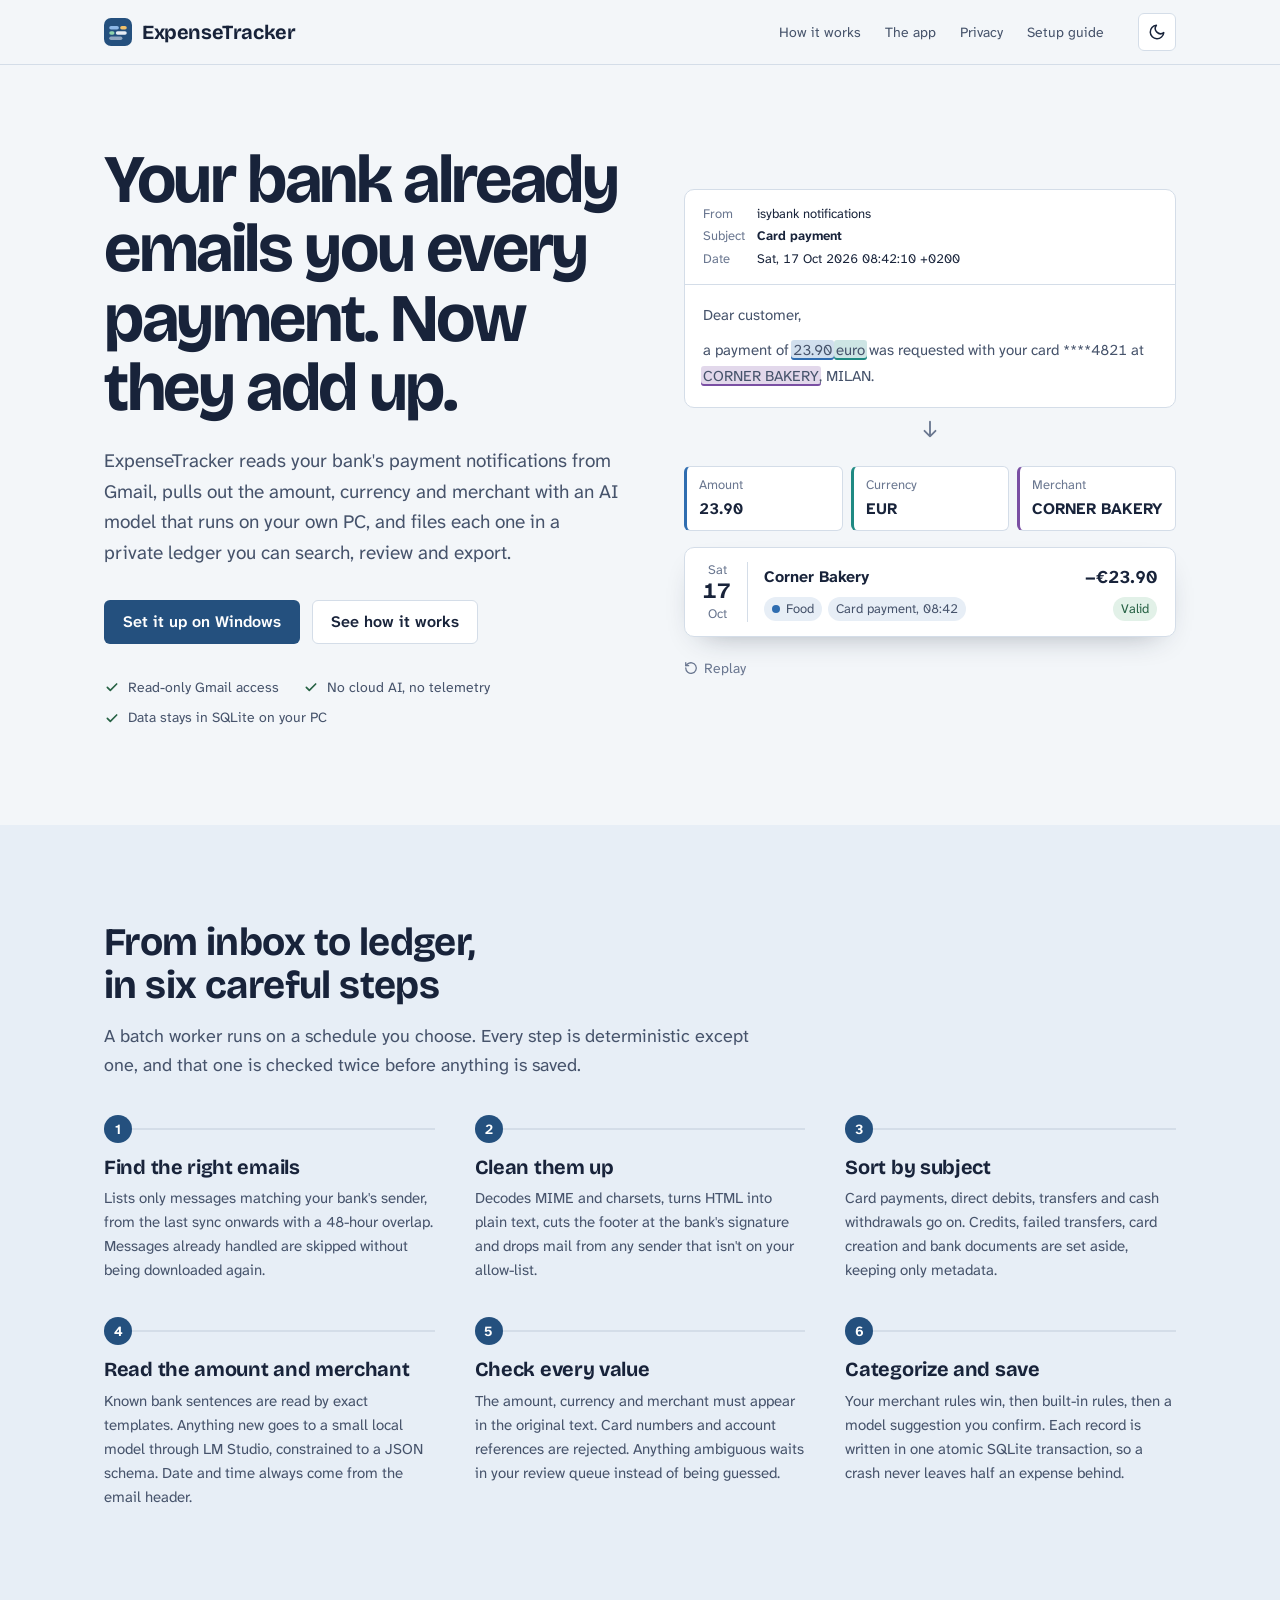
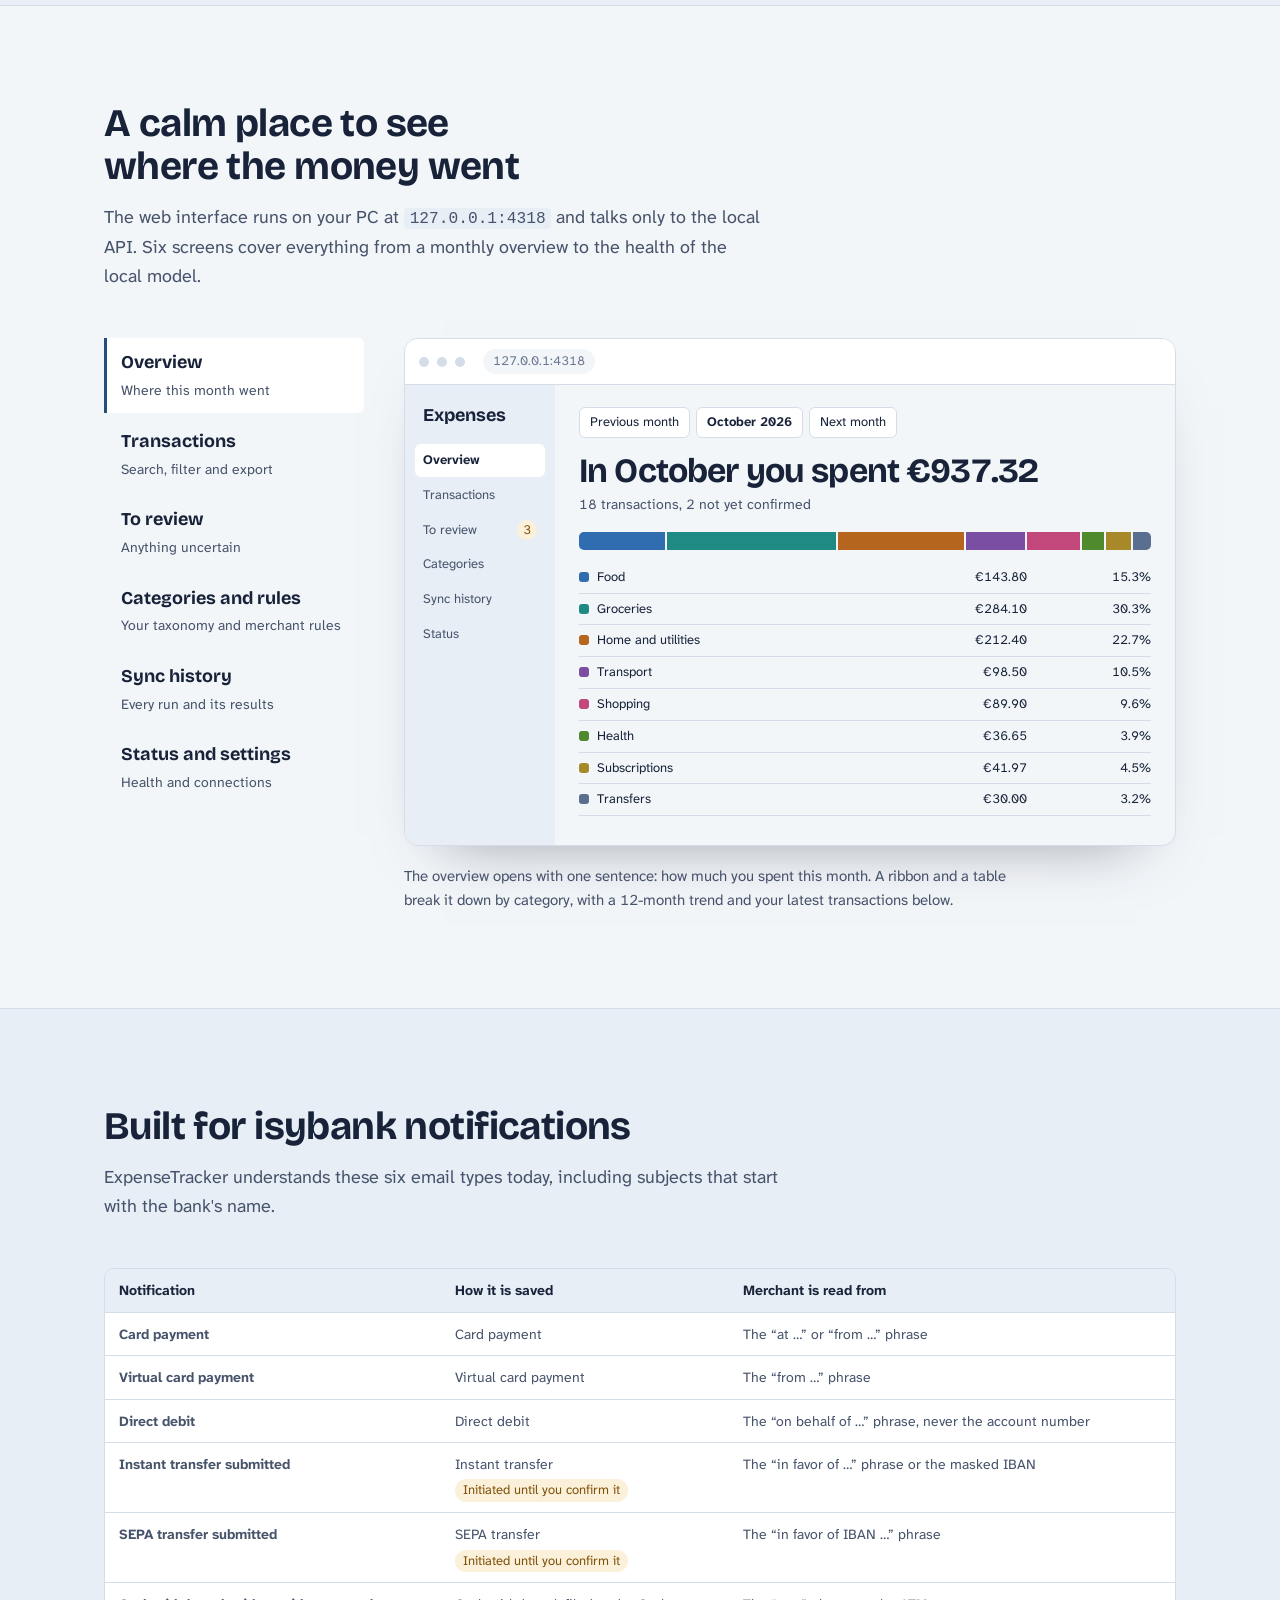
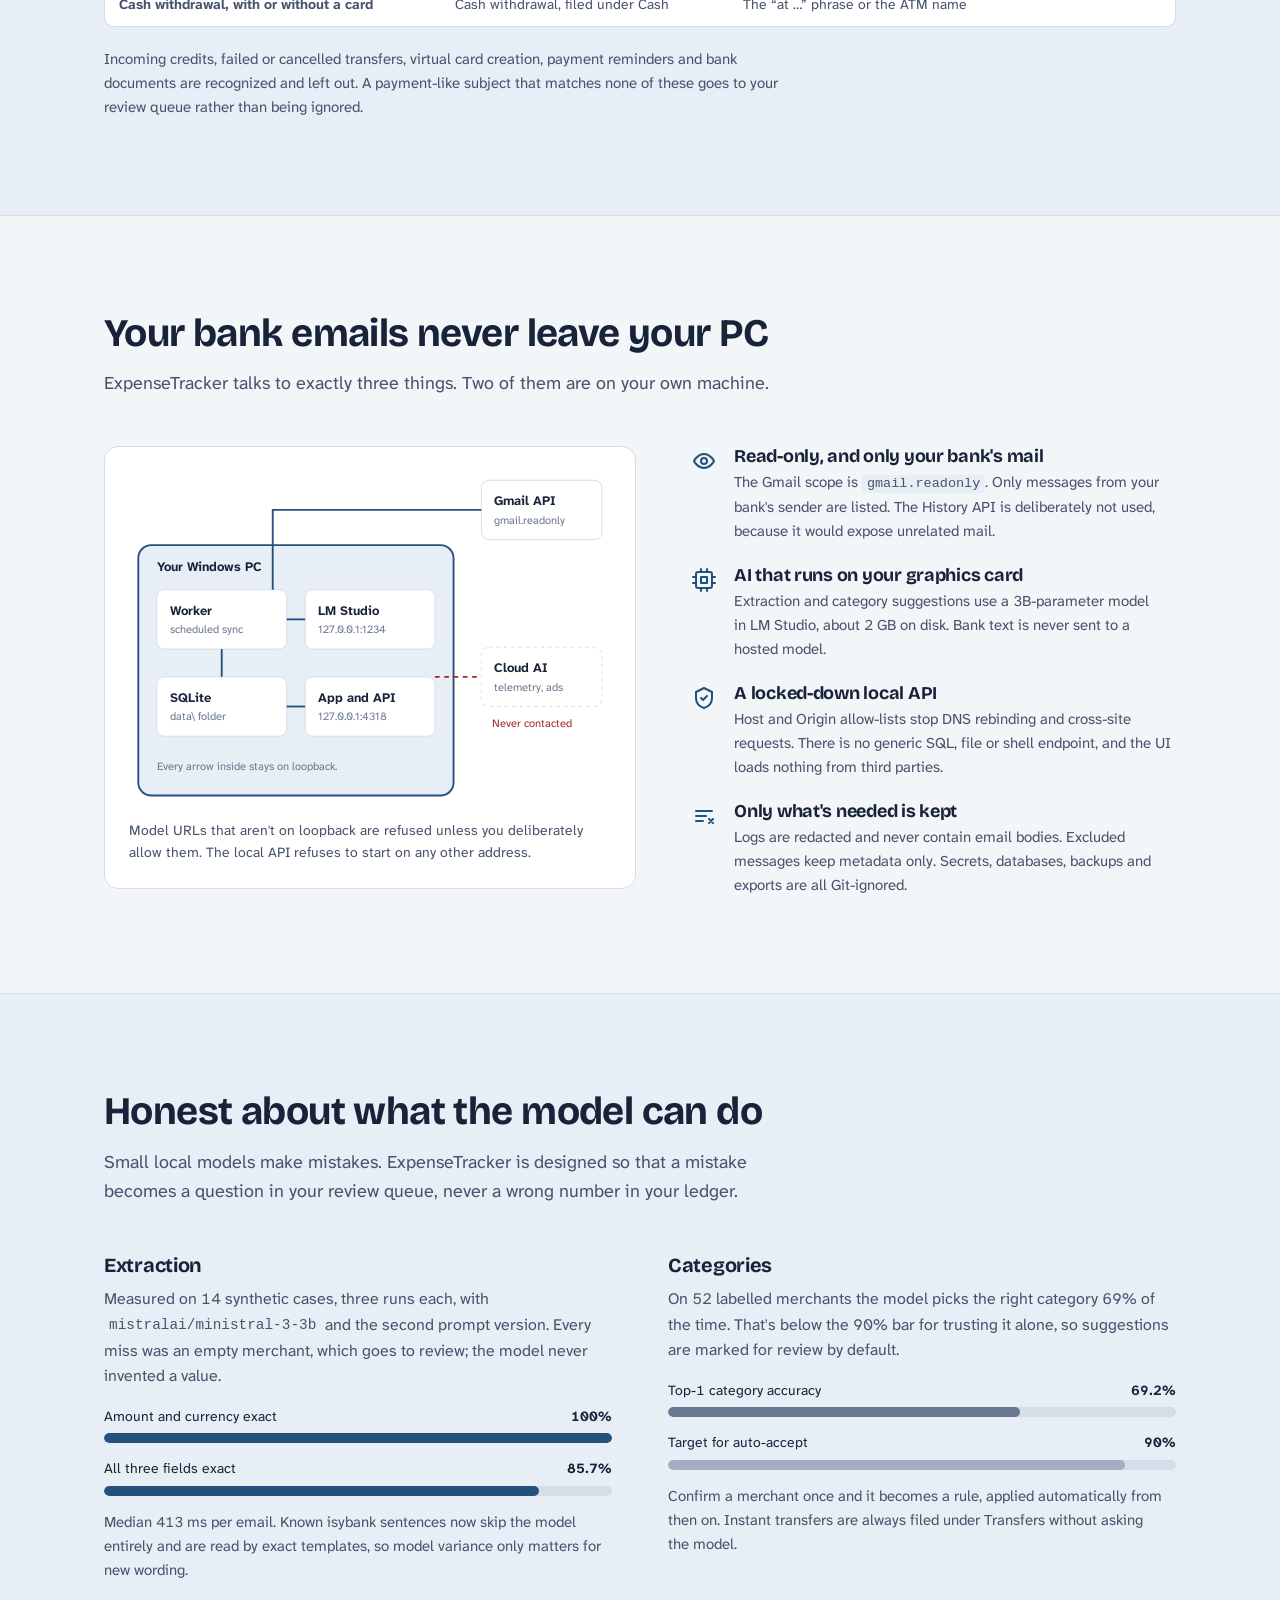
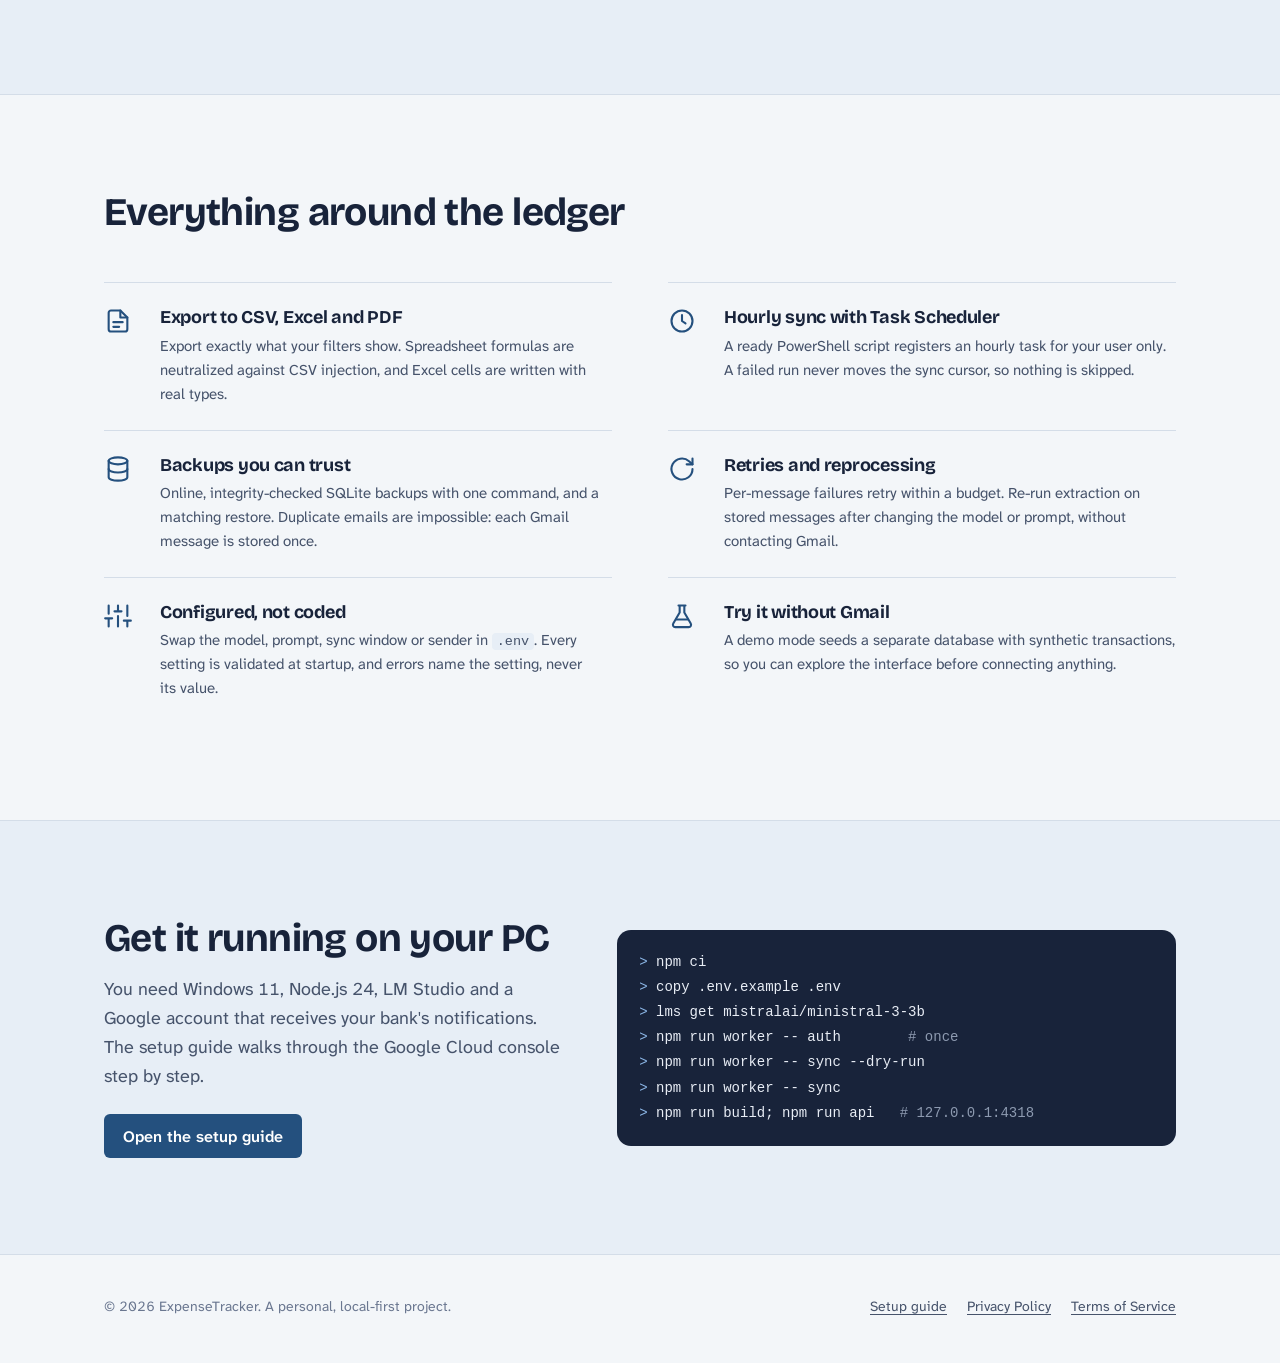
==== commit 7f5b4887: "Translate all site copy and app mock-ups to English Replace the Italian text in the hero email, app " ====
--- a/index.html
+++ b/index.html
@@ -70,16 +70,16 @@
         <figure class="demo" id="demo" aria-label="Example: a card payment email becomes a ledger entry">
           <article class="mail">
             <dl class="mail-head">
-              <dt>From</dt><dd>comunicazioni@isybank.com</dd>
-              <dt>Subject</dt><dd class="subject">isybank: Pagamento con carta</dd>
+              <dt>From</dt><dd>isybank notifications</dd>
+              <dt>Subject</dt><dd class="subject">Card payment</dd>
               <dt>Date</dt><dd>Sat, 17 Oct 2026 08:42:10 +0200</dd>
             </dl>
             <div class="mail-body">
-              <p>Gentile cliente,</p>
+              <p>Dear customer,</p>
               <p>
-                ti informiamo che è stato richiesto un pagamento di
-                <span class="mark m-price">23,90</span> <span class="mark m-cur">euro</span>
-                con la carta ****4821 presso <span class="mark m-merchant">FORNO ROSSI</span>, MILANO.
+                a payment of
+                <span class="mark m-price">23.90</span> <span class="mark m-cur">euro</span>
+                was requested with your card ****4821 at <span class="mark m-merchant">CORNER BAKERY</span>, MILAN.
               </p>
             </div>
           </article>
@@ -89,17 +89,17 @@
           </div>
 
           <dl class="fields">
-            <div class="field" data-k="price"><dt>Amount</dt><dd>23,90</dd></div>
+            <div class="field" data-k="price"><dt>Amount</dt><dd>23.90</dd></div>
             <div class="field" data-k="currency"><dt>Currency</dt><dd>EUR</dd></div>
-            <div class="field" data-k="merchant"><dt>Merchant</dt><dd>FORNO ROSSI</dd></div>
+            <div class="field" data-k="merchant"><dt>Merchant</dt><dd>CORNER BAKERY</dd></div>
           </dl>
 
           <div class="row">
-            <div class="row-date">sab<strong>17</strong>ott</div>
-            <div class="row-merchant">Forno Rossi</div>
-            <div class="row-amount">−23,90 €</div>
+            <div class="row-date">Sat<strong>17</strong>Oct</div>
+            <div class="row-merchant">Corner Bakery</div>
+            <div class="row-amount">−€23.90</div>
             <div class="row-meta">
-              <span class="chip"><i class="dot" style="background: var(--c1)"></i>Cibo</span>
+              <span class="chip"><i class="dot" style="background: var(--c1)"></i>Food</span>
               <span class="chip">Card payment, 08:42</span>
             </div>
             <div class="row-state"><span class="chip state-ok">Valid</span></div>
@@ -180,7 +180,7 @@
         <div class="section-head">
           <h2 id="tour-title">A calm place to see where the money went</h2>
           <p>
-            The web interface runs on your PC at <code>127.0.0.1:4318</code>, in Italian, and talks
+            The web interface runs on your PC at <code>127.0.0.1:4318</code> and talks
             only to the local API. Six screens cover everything from a monthly overview to the health
             of the local model.
           </p>
@@ -188,12 +188,12 @@
 
         <div class="tour">
           <div class="tabs" role="tablist" aria-label="App screens" aria-orientation="vertical">
-            <button class="tab" role="tab" id="t-over" aria-controls="p-over" aria-selected="true"><strong>Panoramica</strong><span>Monthly overview</span></button>
-            <button class="tab" role="tab" id="t-mov" aria-controls="p-mov" aria-selected="false" tabindex="-1"><strong>Movimenti</strong><span>Every transaction</span></button>
-            <button class="tab" role="tab" id="t-rev" aria-controls="p-rev" aria-selected="false" tabindex="-1"><strong>Da verificare</strong><span>Your review queue</span></button>
-            <button class="tab" role="tab" id="t-cat" aria-controls="p-cat" aria-selected="false" tabindex="-1"><strong>Categorie e regole</strong><span>Categories and merchant rules</span></button>
-            <button class="tab" role="tab" id="t-his" aria-controls="p-his" aria-selected="false" tabindex="-1"><strong>Elaborazioni</strong><span>Sync history</span></button>
-            <button class="tab" role="tab" id="t-set" aria-controls="p-set" aria-selected="false" tabindex="-1"><strong>Stato e impostazioni</strong><span>Health and connections</span></button>
+            <button class="tab" role="tab" id="t-over" aria-controls="p-over" aria-selected="true"><strong>Overview</strong><span>Where this month went</span></button>
+            <button class="tab" role="tab" id="t-mov" aria-controls="p-mov" aria-selected="false" tabindex="-1"><strong>Transactions</strong><span>Search, filter and export</span></button>
+            <button class="tab" role="tab" id="t-rev" aria-controls="p-rev" aria-selected="false" tabindex="-1"><strong>To review</strong><span>Anything uncertain</span></button>
+            <button class="tab" role="tab" id="t-cat" aria-controls="p-cat" aria-selected="false" tabindex="-1"><strong>Categories and rules</strong><span>Your taxonomy and merchant rules</span></button>
+            <button class="tab" role="tab" id="t-his" aria-controls="p-his" aria-selected="false" tabindex="-1"><strong>Sync history</strong><span>Every run and its results</span></button>
+            <button class="tab" role="tab" id="t-set" aria-controls="p-set" aria-selected="false" tabindex="-1"><strong>Status and settings</strong><span>Health and connections</span></button>
           </div>
 
           <div>
@@ -201,20 +201,20 @@
               <div class="screen-bar" aria-hidden="true"><i></i><i></i><i></i><span>127.0.0.1:4318</span></div>
               <div class="screen-body">
                 <div class="rail" aria-hidden="true">
-                  <b>Spese</b>
-                  <span class="on" data-rail="p-over">Panoramica</span>
-                  <span data-rail="p-mov">Movimenti</span>
-                  <span data-rail="p-rev">Da verificare <em>3</em></span>
-                  <span data-rail="p-cat">Categorie</span>
-                  <span data-rail="p-his">Elaborazioni</span>
-                  <span data-rail="p-set">Stato</span>
+                  <b>Expenses</b>
+                  <span class="on" data-rail="p-over">Overview</span>
+                  <span data-rail="p-mov">Transactions</span>
+                  <span data-rail="p-rev">To review <em>3</em></span>
+                  <span data-rail="p-cat">Categories</span>
+                  <span data-rail="p-his">Sync history</span>
+                  <span data-rail="p-set">Status</span>
                 </div>
 
-                <!-- Panoramica -->
+                <!-- Overview -->
                 <div class="pane" role="tabpanel" id="p-over" aria-labelledby="t-over">
-                  <div class="month-nav"><span>Mese precedente</span><span class="cur">ottobre 2026</span><span>Mese successivo</span></div>
-                  <p class="big-sentence">A ottobre hai speso 937,32 €</p>
-                  <p class="sub">18 movimenti, di cui 2 non confermati</p>
+                  <div class="month-nav"><span>Previous month</span><span class="cur">October 2026</span><span>Next month</span></div>
+                  <p class="big-sentence">In October you spent €937.32</p>
+                  <p class="sub">18 transactions, 2 not yet confirmed</p>
                   <div class="ribbon" aria-hidden="true">
                     <i style="flex: 143.8; background: var(--c1)"></i>
                     <i style="flex: 284.1; background: var(--c2)"></i>
@@ -228,116 +228,116 @@
                   <table class="legend">
                     <caption class="visually-hidden">Spending by category, October 2026</caption>
                     <tbody>
-                      <tr><td><i class="sw" style="background: var(--c1)"></i>Cibo</td><td>143,80 €</td><td>15,3%</td></tr>
-                      <tr><td><i class="sw" style="background: var(--c2)"></i>Spesa alimentare</td><td>284,10 €</td><td>30,3%</td></tr>
-                      <tr><td><i class="sw" style="background: var(--c3)"></i>Casa e utenze</td><td>212,40 €</td><td>22,7%</td></tr>
-                      <tr><td><i class="sw" style="background: var(--c4)"></i>Trasporti</td><td>98,50 €</td><td>10,5%</td></tr>
-                      <tr><td><i class="sw" style="background: var(--c5)"></i>Shopping</td><td>89,90 €</td><td>9,6%</td></tr>
-                      <tr><td><i class="sw" style="background: var(--c6)"></i>Salute</td><td>36,65 €</td><td>3,9%</td></tr>
-                      <tr><td><i class="sw" style="background: var(--c7)"></i>Abbonamenti</td><td>41,97 €</td><td>4,5%</td></tr>
-                      <tr><td><i class="sw" style="background: var(--c8)"></i>Trasferimenti</td><td>30,00 €</td><td>3,2%</td></tr>
+                      <tr><td><i class="sw" style="background: var(--c1)"></i>Food</td><td>€143.80</td><td>15.3%</td></tr>
+                      <tr><td><i class="sw" style="background: var(--c2)"></i>Groceries</td><td>€284.10</td><td>30.3%</td></tr>
+                      <tr><td><i class="sw" style="background: var(--c3)"></i>Home and utilities</td><td>€212.40</td><td>22.7%</td></tr>
+                      <tr><td><i class="sw" style="background: var(--c4)"></i>Transport</td><td>€98.50</td><td>10.5%</td></tr>
+                      <tr><td><i class="sw" style="background: var(--c5)"></i>Shopping</td><td>€89.90</td><td>9.6%</td></tr>
+                      <tr><td><i class="sw" style="background: var(--c6)"></i>Health</td><td>€36.65</td><td>3.9%</td></tr>
+                      <tr><td><i class="sw" style="background: var(--c7)"></i>Subscriptions</td><td>€41.97</td><td>4.5%</td></tr>
+                      <tr><td><i class="sw" style="background: var(--c8)"></i>Transfers</td><td>€30.00</td><td>3.2%</td></tr>
                     </tbody>
                   </table>
                 </div>
 
-                <!-- Movimenti -->
+                <!-- Transactions -->
                 <div class="pane" role="tabpanel" id="p-mov" aria-labelledby="t-mov" hidden>
-                  <h4>Movimenti</h4>
+                  <h4>Transactions</h4>
                   <p class="sub">Search, filter and sort. Export what you see as CSV, Excel or PDF.</p>
-                  <div class="filters"><span>ottobre 2026</span><span>Tutte le categorie</span><span>Tutti i tipi</span><span>Cerca esercente</span><span>Esporta</span></div>
+                  <div class="filters"><span>October 2026</span><span>All categories</span><span>All types</span><span>Search merchant</span><span>Export</span></div>
                   <table class="mini-table">
-                    <thead><tr><th>Data</th><th>Esercente</th><th>Categoria</th><th class="num">Importo</th></tr></thead>
+                    <thead><tr><th>Date</th><th>Merchant</th><th>Category</th><th class="num">Amount</th></tr></thead>
                     <tbody>
-                      <tr><td>17/10 08:42</td><td>Forno Rossi</td><td>Cibo</td><td class="num">23,90 €</td></tr>
-                      <tr><td>16/10 19:05</td><td>Esselunga</td><td>Spesa alimentare</td><td class="num">64,37 €</td></tr>
-                      <tr><td>15/10 07:58</td><td>ATM Milano</td><td>Trasporti</td><td class="num">2,20 €</td></tr>
-                      <tr><td>14/10 00:00</td><td>Enel Energia</td><td>Casa e utenze</td><td class="num">71,40 €</td></tr>
-                      <tr><td>12/10 13:16</td><td>Farmacia Centrale</td><td>Salute</td><td class="num">12,85 €</td></tr>
-                      <tr><td>10/10 21:30</td><td>Netflix</td><td>Abbonamenti</td><td class="num">13,99 €</td></tr>
+                      <tr><td>Oct 17, 08:42</td><td>Corner Bakery</td><td>Food</td><td class="num">€23.90</td></tr>
+                      <tr><td>Oct 16, 19:05</td><td>FreshMart</td><td>Groceries</td><td class="num">€64.37</td></tr>
+                      <tr><td>Oct 15, 07:58</td><td>City Transit</td><td>Transport</td><td class="num">€2.20</td></tr>
+                      <tr><td>Oct 14, 00:00</td><td>Power &amp; Light Co.</td><td>Home and utilities</td><td class="num">€71.40</td></tr>
+                      <tr><td>Oct 12, 13:16</td><td>Central Pharmacy</td><td>Health</td><td class="num">€12.85</td></tr>
+                      <tr><td>Oct 10, 21:30</td><td>Netflix</td><td>Subscriptions</td><td class="num">€13.99</td></tr>
                     </tbody>
                   </table>
                 </div>
 
-                <!-- Da verificare -->
+                <!-- To review -->
                 <div class="pane" role="tabpanel" id="p-rev" aria-labelledby="t-rev" hidden>
-                  <h4>Da verificare</h4>
+                  <h4>To review</h4>
                   <p class="sub">Anything the pipeline wasn't sure about. Nothing here is guessed.</p>
                   <div class="card-list">
                     <div class="review-card">
-                      <b>Addebito pagamento domiciliato</b>
+                      <b>Direct debit</b>
                       <p>Merchant missing from the model's answer. Fill it in from the email text shown beside it.</p>
-                      <div class="acts"><span class="fake-btn pri">Salva movimento</span><span class="fake-btn">Ignora email</span></div>
+                      <div class="acts"><span class="fake-btn pri">Save transaction</span><span class="fake-btn">Ignore email</span></div>
                     </div>
                     <div class="review-card">
-                      <b>AMZN Mktp IT, suggested: Shopping</b>
-                      <p>Confirm the category once and apply it to all 4 movements from this merchant, with a rule for the future.</p>
-                      <div class="acts"><span class="fake-btn pri">Conferma per tutti</span><span class="fake-btn">Scegli un'altra</span></div>
+                      <b>Online Marketplace, suggested: Shopping</b>
+                      <p>Confirm the category once and apply it to all 4 transactions from this merchant, with a rule for the future.</p>
+                      <div class="acts"><span class="fake-btn pri">Confirm for all</span><span class="fake-btn">Choose another</span></div>
                     </div>
                     <div class="review-card">
-                      <b>Bonifico istantaneo, 150,00 €</b>
+                      <b>Instant transfer, €150.00</b>
                       <p>Initiated, not yet settled. Confirm once the transfer has gone through.</p>
-                      <div class="acts"><span class="fake-btn pri">Conferma</span></div>
+                      <div class="acts"><span class="fake-btn pri">Confirm</span></div>
                     </div>
                   </div>
                 </div>
 
-                <!-- Categorie -->
+                <!-- Categories -->
                 <div class="pane" role="tabpanel" id="p-cat" aria-labelledby="t-cat" hidden>
-                  <h4>Categorie e regole</h4>
-                  <p class="sub">An editable Italian taxonomy, plus rules that always beat the model.</p>
+                  <h4>Categories and rules</h4>
+                  <p class="sub">An editable set of categories, plus rules that always beat the model.</p>
                   <table class="mini-table" style="margin-bottom: 12px">
-                    <thead><tr><th>Categoria</th><th>Descrizione</th></tr></thead>
+                    <thead><tr><th>Category</th><th>Description</th></tr></thead>
                     <tbody>
-                      <tr><td>Cibo</td><td>Ristoranti, bar, consegne a domicilio</td></tr>
-                      <tr><td>Spesa alimentare</td><td>Supermercati, discount, mercati</td></tr>
-                      <tr><td>Casa e utenze</td><td>Affitto, luce, gas, internet</td></tr>
-                      <tr><td>Abbonamenti</td><td>Streaming, software, palestra</td></tr>
+                      <tr><td>Food</td><td>Restaurants, cafés, food delivery</td></tr>
+                      <tr><td>Groceries</td><td>Supermarkets, discount stores, markets</td></tr>
+                      <tr><td>Home and utilities</td><td>Rent, electricity, gas, internet</td></tr>
+                      <tr><td>Subscriptions</td><td>Streaming, software, gym</td></tr>
                     </tbody>
                   </table>
                   <table class="mini-table">
-                    <thead><tr><th>Se l'esercente è</th><th>Allora la categoria è</th></tr></thead>
+                    <thead><tr><th>If the merchant is</th><th>Then the category is</th></tr></thead>
                     <tbody>
-                      <tr><td>ESSELUNGA</td><td>Spesa alimentare</td></tr>
-                      <tr><td>NETFLIX.COM</td><td>Abbonamenti</td></tr>
+                      <tr><td>FRESHMART</td><td>Groceries</td></tr>
+                      <tr><td>NETFLIX.COM</td><td>Subscriptions</td></tr>
                     </tbody>
                   </table>
                 </div>
 
-                <!-- Elaborazioni -->
+                <!-- Sync history -->
                 <div class="pane" role="tabpanel" id="p-his" aria-labelledby="t-his" hidden>
-                  <h4>Elaborazioni</h4>
+                  <h4>Sync history</h4>
                   <p class="sub">Every sync, with what it found and what it did with it.</p>
                   <table class="mini-table">
-                    <thead><tr><th>Avvio</th><th class="num">Email</th><th class="num">Salvati</th><th class="num">Da verificare</th><th>Esito</th></tr></thead>
+                    <thead><tr><th>Started</th><th class="num">Emails</th><th class="num">Saved</th><th class="num">To review</th><th>Result</th></tr></thead>
                     <tbody>
-                      <tr><td>18/10 09:00</td><td class="num">3</td><td class="num">3</td><td class="num">0</td><td>Completata</td></tr>
-                      <tr><td>18/10 08:00</td><td class="num">1</td><td class="num">0</td><td class="num">1</td><td>Completata</td></tr>
-                      <tr><td>18/10 07:00</td><td class="num">0</td><td class="num">0</td><td class="num">0</td><td>Completata</td></tr>
-                      <tr><td>17/10 23:00</td><td class="num">2</td><td class="num">1</td><td class="num">0</td><td>Modello non disponibile</td></tr>
+                      <tr><td>Oct 18, 09:00</td><td class="num">3</td><td class="num">3</td><td class="num">0</td><td>Completata</td></tr>
+                      <tr><td>Oct 18, 08:00</td><td class="num">1</td><td class="num">0</td><td class="num">1</td><td>Completata</td></tr>
+                      <tr><td>Oct 18, 07:00</td><td class="num">0</td><td class="num">0</td><td class="num">0</td><td>Completata</td></tr>
+                      <tr><td>Oct 17, 23:00</td><td class="num">2</td><td class="num">1</td><td class="num">0</td><td>Model unavailable</td></tr>
                     </tbody>
                   </table>
                 </div>
 
-                <!-- Stato -->
+                <!-- Status -->
                 <div class="pane" role="tabpanel" id="p-set" aria-labelledby="t-set" hidden>
-                  <h4>Stato e impostazioni</h4>
+                  <h4>Status and settings</h4>
                   <p class="sub">Connect Gmail and start the local model without opening a terminal.</p>
                   <dl class="kv">
-                    <dt>Gmail</dt><dd><span class="chip state-ok">Collegato</span> read-only</dd>
-                    <dt>LM Studio</dt><dd><span class="chip state-ok">In esecuzione</span> 127.0.0.1:1234</dd>
-                    <dt>Modello</dt><dd>mistralai/ministral-3-3b</dd>
+                    <dt>Gmail</dt><dd><span class="chip state-ok">Connected</span> read-only</dd>
+                    <dt>LM Studio</dt><dd><span class="chip state-ok">Running</span> 127.0.0.1:1234</dd>
+                    <dt>Model</dt><dd>mistralai/ministral-3-3b</dd>
                     <dt>Database</dt><dd>data\expense-tracker.db</dd>
-                    <dt>Ultima elaborazione</dt><dd>oggi alle 09:00</dd>
+                    <dt>Last sync</dt><dd>Today at 09:00</dd>
                   </dl>
                   <div class="acts" style="display: flex; flex-wrap: wrap; gap: 6px; font-size: var(--t-xs)">
-                    <span class="fake-btn pri">Sincronizza ora</span><span class="fake-btn">Rifai l'autorizzazione</span>
+                    <span class="fake-btn pri">Sync now</span><span class="fake-btn">Re-authorize</span>
                   </div>
                 </div>
               </div>
             </div>
             <p class="tour-caption" id="tour-caption">
               The overview opens with one sentence: how much you spent this month. A ribbon and a table
-              break it down by category, with a 12-month trend and your latest movements below.
+              break it down by category, with a 12-month trend and your latest transactions below.
             </p>
           </div>
         </div>
@@ -350,23 +350,23 @@
         <div class="section-head">
           <h2 id="banks-title">Built for isybank notifications</h2>
           <p>
-            ExpenseTracker understands these six email types today. Subjects may start with
-            <code>isybank:</code> and still match.
+            ExpenseTracker understands these six email types today, including subjects that start with
+            the bank's name.
           </p>
         </div>
 
         <div class="table-scroll">
           <table class="data">
             <thead>
-              <tr><th scope="col">Email subject</th><th scope="col">Saved as</th><th scope="col">Merchant is read from</th></tr>
+              <tr><th scope="col">Notification</th><th scope="col">How it is saved</th><th scope="col">Merchant is read from</th></tr>
             </thead>
             <tbody>
-              <tr><td class="subject">Pagamento con carta</td><td>Card payment</td><td><code>presso …</code> or <code>da …</code></td></tr>
-              <tr><td class="subject">Pagamento con carta virtuale</td><td>Virtual card payment</td><td><code>da …</code></td></tr>
-              <tr><td class="subject">Addebito pagamento domiciliato</td><td>Direct debit</td><td><code>da parte di …</code>, never the account number</td></tr>
-              <tr><td class="subject">Inserimento pagamento bonifico istantaneo</td><td>Instant transfer<br><span class="pill-note">Initiated until you confirm it</span></td><td><code>in favore di …</code> or the masked IBAN</td></tr>
-              <tr><td class="subject">Inserimento pagamento bonifico europeo</td><td>SEPA transfer<br><span class="pill-note">Initiated until you confirm it</span></td><td><code>in favore dell'IBAN …</code></td></tr>
-              <tr><td class="subject">Prelievo contanti … / Prelievo cardless del …</td><td>Cash withdrawal, filed under Contanti</td><td><code>presso …</code> or <code>cassa veloce automatica di …</code></td></tr>
+              <tr><td class="subject">Card payment</td><td>Card payment</td><td>The “at …” or “from …” phrase</td></tr>
+              <tr><td class="subject">Virtual card payment</td><td>Virtual card payment</td><td>The “from …” phrase</td></tr>
+              <tr><td class="subject">Direct debit</td><td>Direct debit</td><td>The “on behalf of …” phrase, never the account number</td></tr>
+              <tr><td class="subject">Instant transfer submitted</td><td>Instant transfer<br><span class="pill-note">Initiated until you confirm it</span></td><td>The “in favor of …” phrase or the masked IBAN</td></tr>
+              <tr><td class="subject">SEPA transfer submitted</td><td>SEPA transfer<br><span class="pill-note">Initiated until you confirm it</span></td><td>The “in favor of IBAN …” phrase</td></tr>
+              <tr><td class="subject">Cash withdrawal, with or without a card</td><td>Cash withdrawal, filed under Cash</td><td>The “at …” phrase or the ATM name</td></tr>
             </tbody>
           </table>
         </div>
@@ -511,7 +511,7 @@
             </div>
             <p style="font-size: 15px">
               Confirm a merchant once and it becomes a rule, applied automatically from then on. Instant
-              transfers are always filed under Trasferimenti without asking the model.
+              transfers are always filed under Transfers without asking the model.
             </p>
           </div>
         </div>
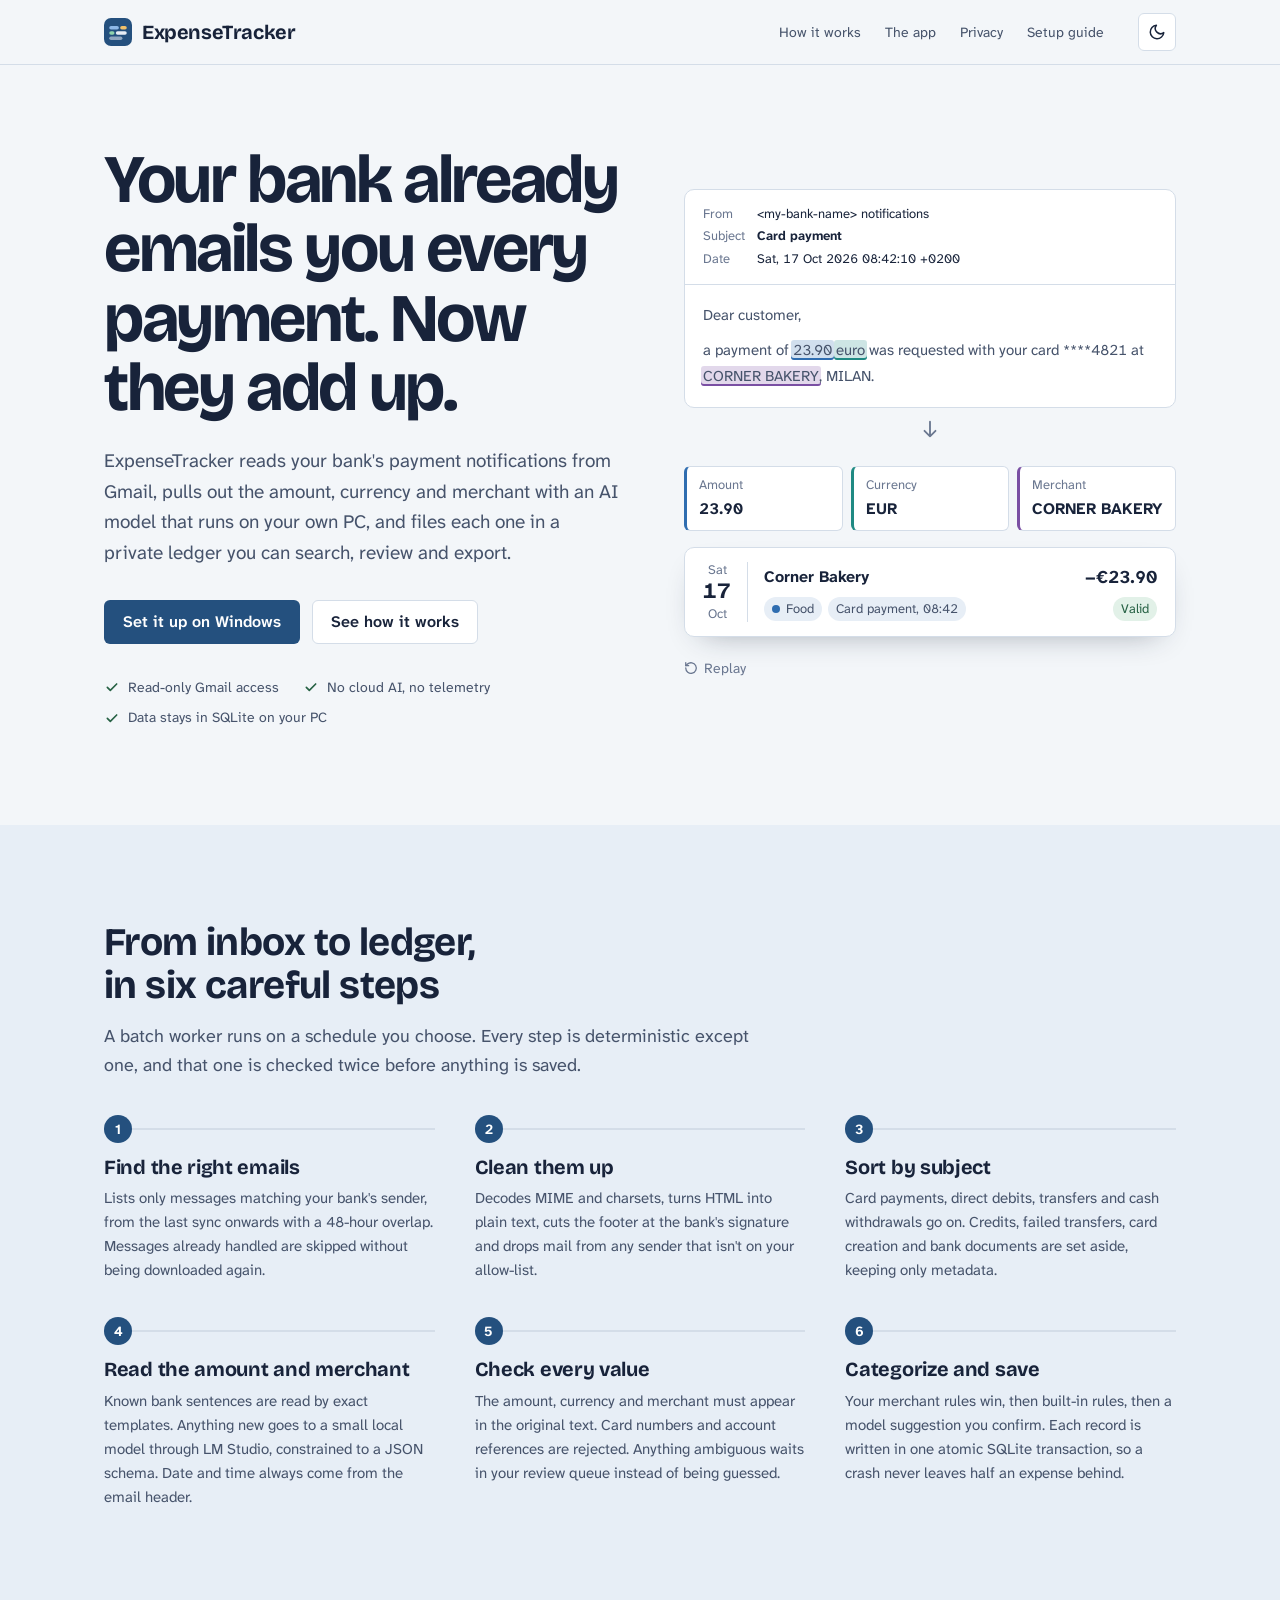
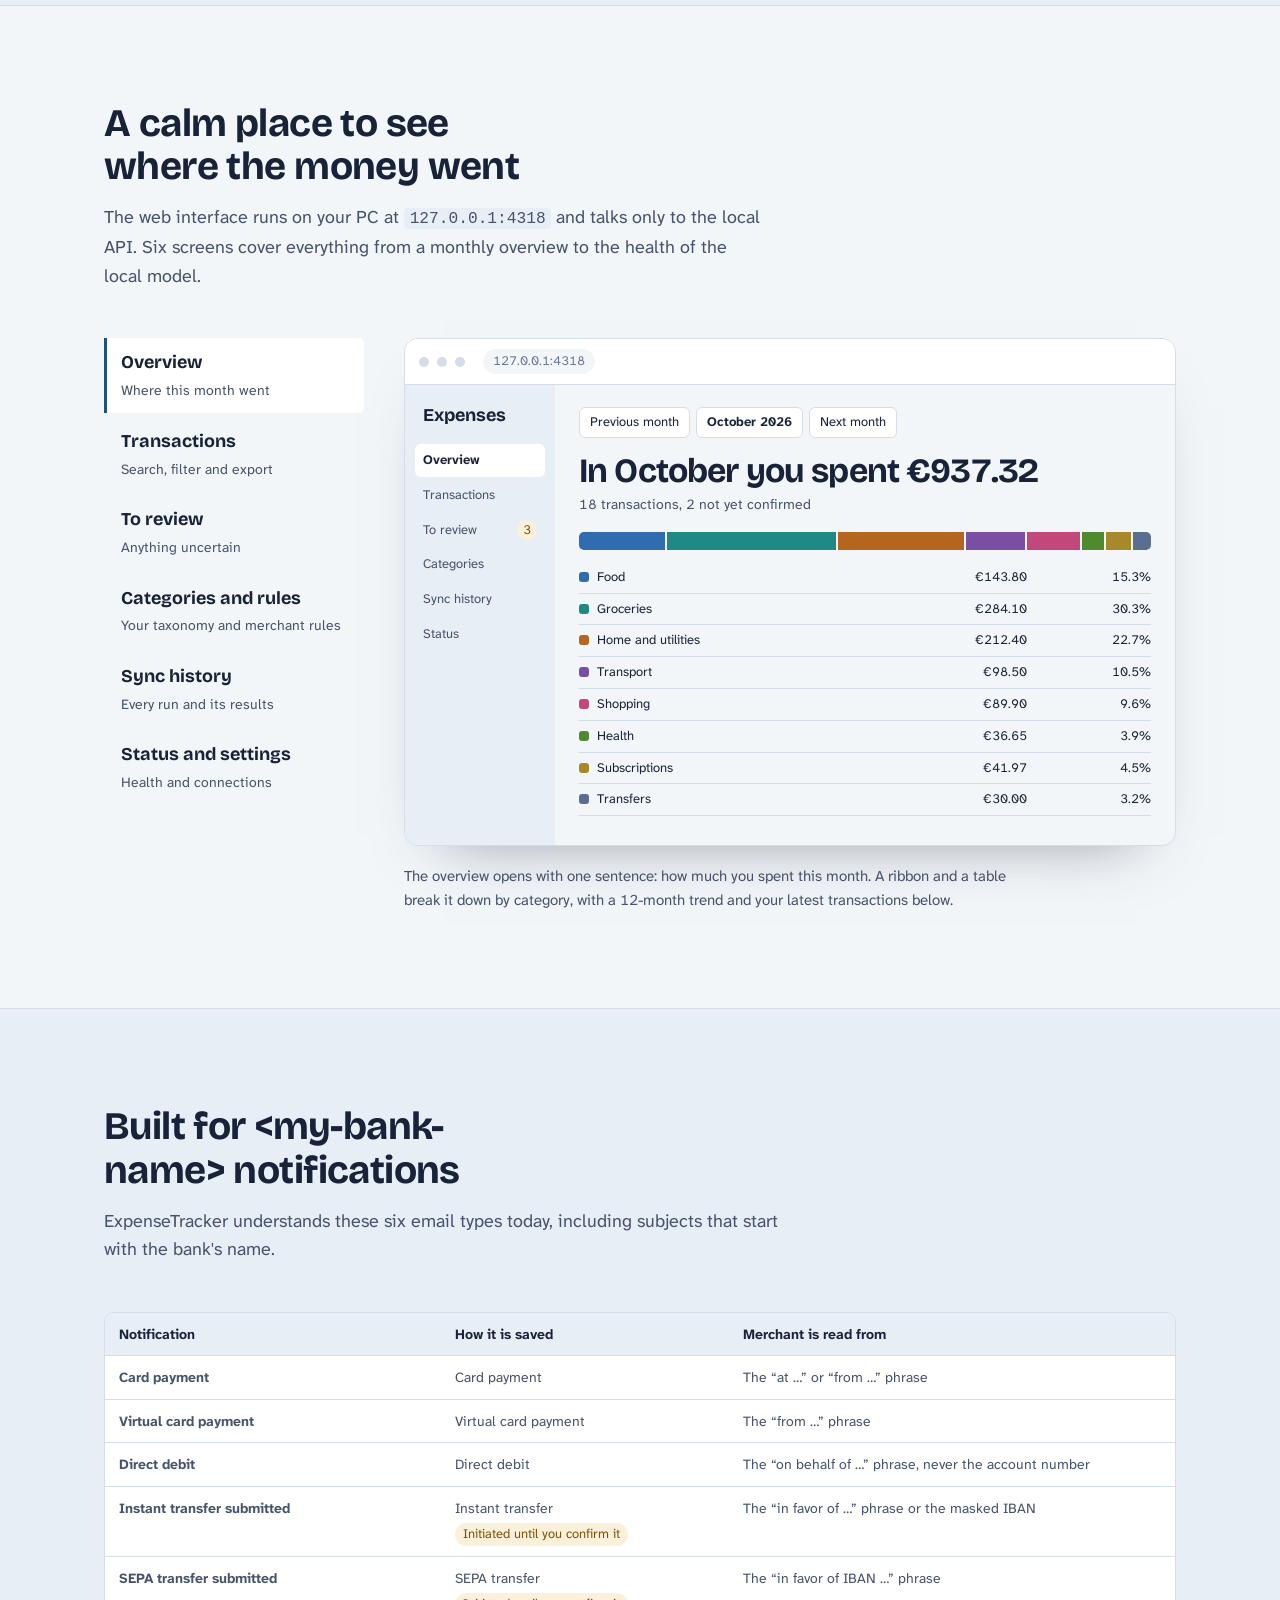
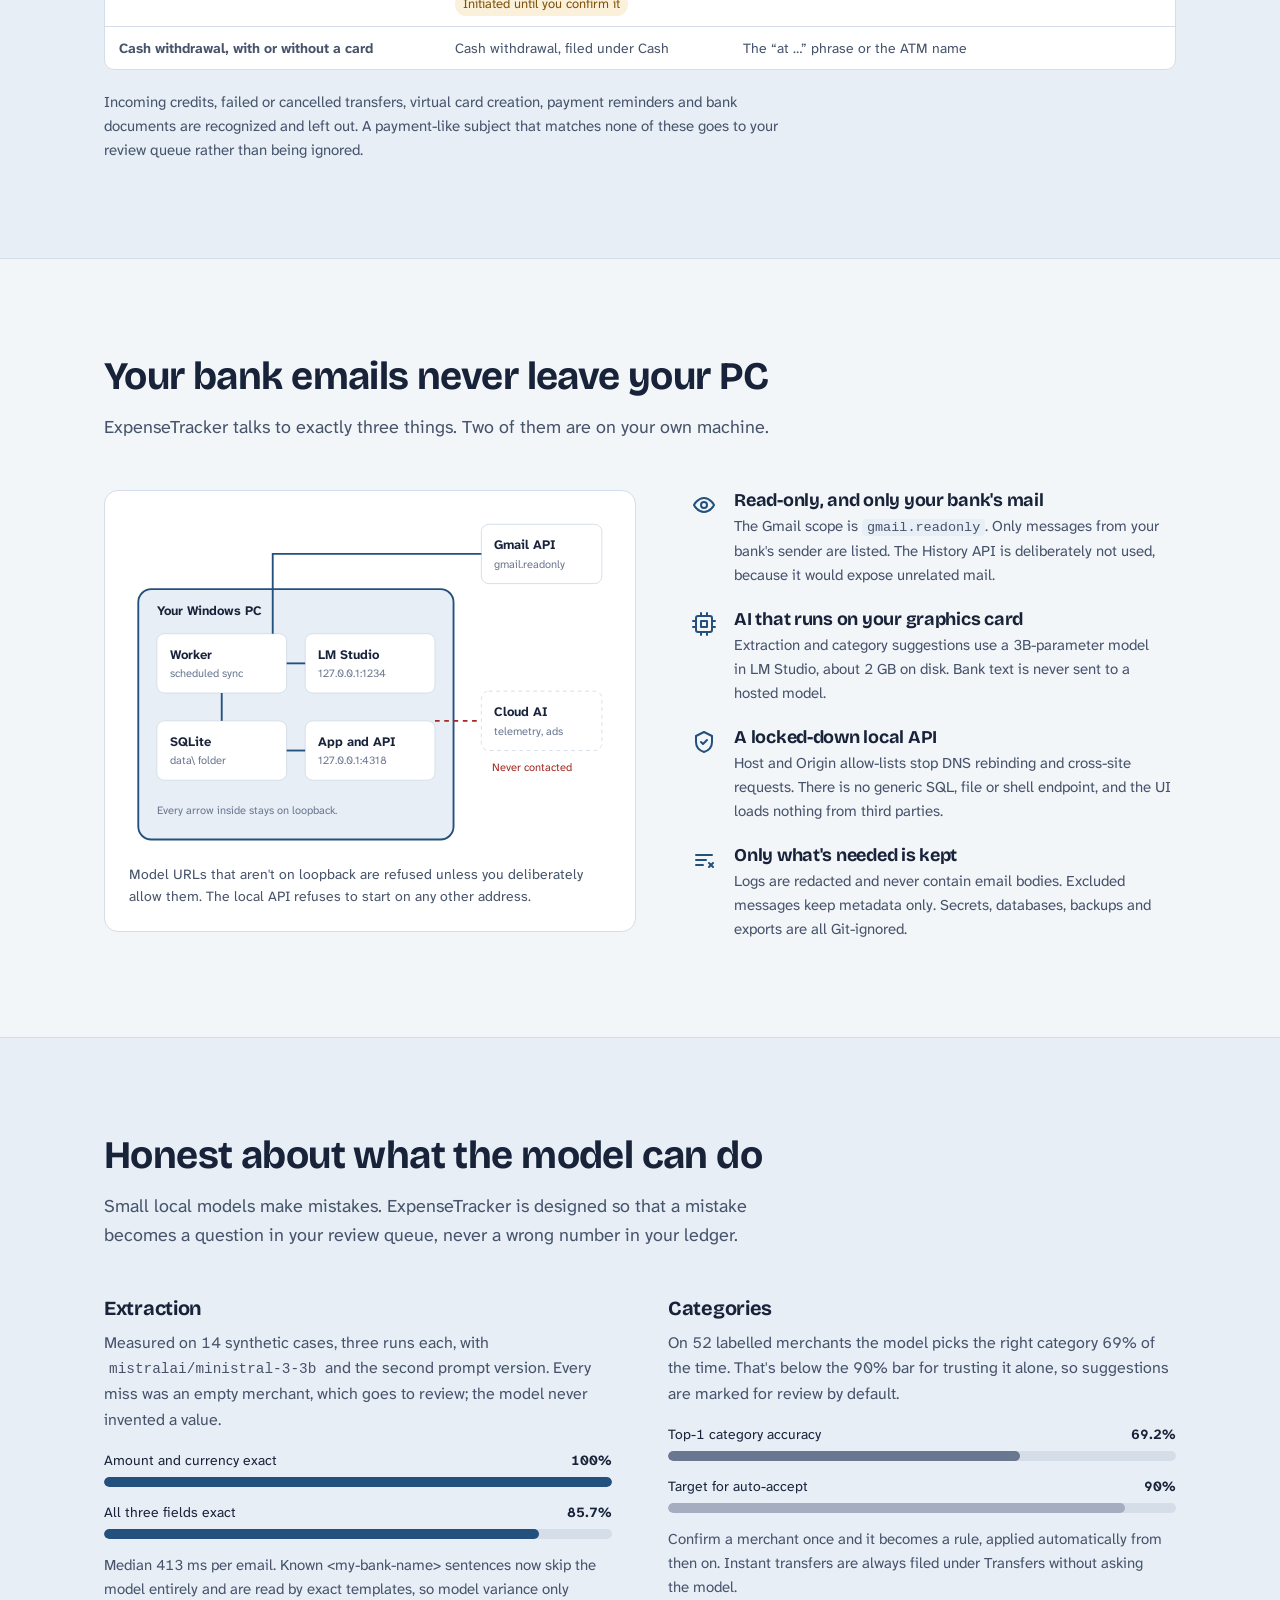
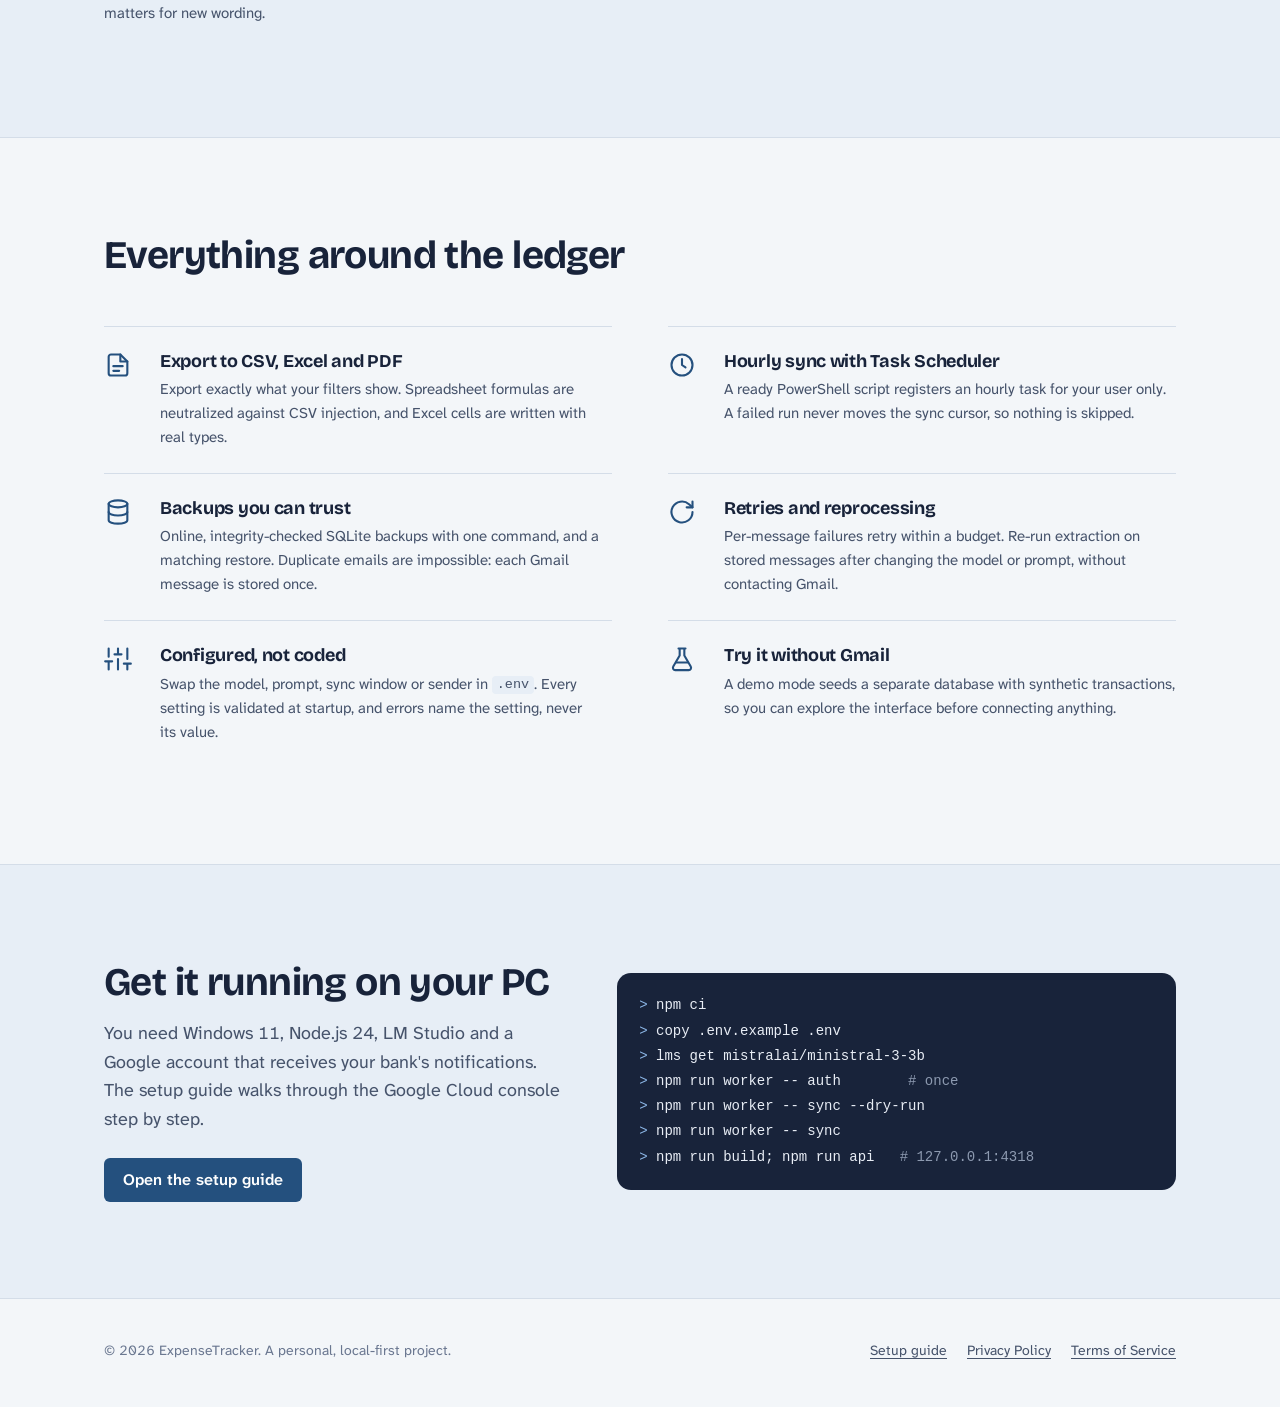
==== commit a60a19d4: "Replace bank name and sender address with placeholders Use <my-bank-name> and <my-bank-email> instea" ====
--- a/index.html
+++ b/index.html
@@ -70,7 +70,7 @@
         <figure class="demo" id="demo" aria-label="Example: a card payment email becomes a ledger entry">
           <article class="mail">
             <dl class="mail-head">
-              <dt>From</dt><dd>isybank notifications</dd>
+              <dt>From</dt><dd>&lt;my-bank-name&gt; notifications</dd>
               <dt>Subject</dt><dd class="subject">Card payment</dd>
               <dt>Date</dt><dd>Sat, 17 Oct 2026 08:42:10 +0200</dd>
             </dl>
@@ -348,7 +348,7 @@
     <section class="section band" id="banks" aria-labelledby="banks-title">
       <div class="wrap">
         <div class="section-head">
-          <h2 id="banks-title">Built for isybank notifications</h2>
+          <h2 id="banks-title">Built for &lt;my-bank-name&gt; notifications</h2>
           <p>
             ExpenseTracker understands these six email types today, including subjects that start with
             the bank's name.
@@ -491,7 +491,7 @@
               <div class="meter-track"><i style="width: 85.7%"></i></div>
             </div>
             <p style="font-size: 15px">
-              Median 413 ms per email. Known isybank sentences now skip the model entirely and are read
+              Median 413 ms per email. Known &lt;my-bank-name&gt; sentences now skip the model entirely and are read
               by exact templates, so model variance only matters for new wording.
             </p>
           </div>
